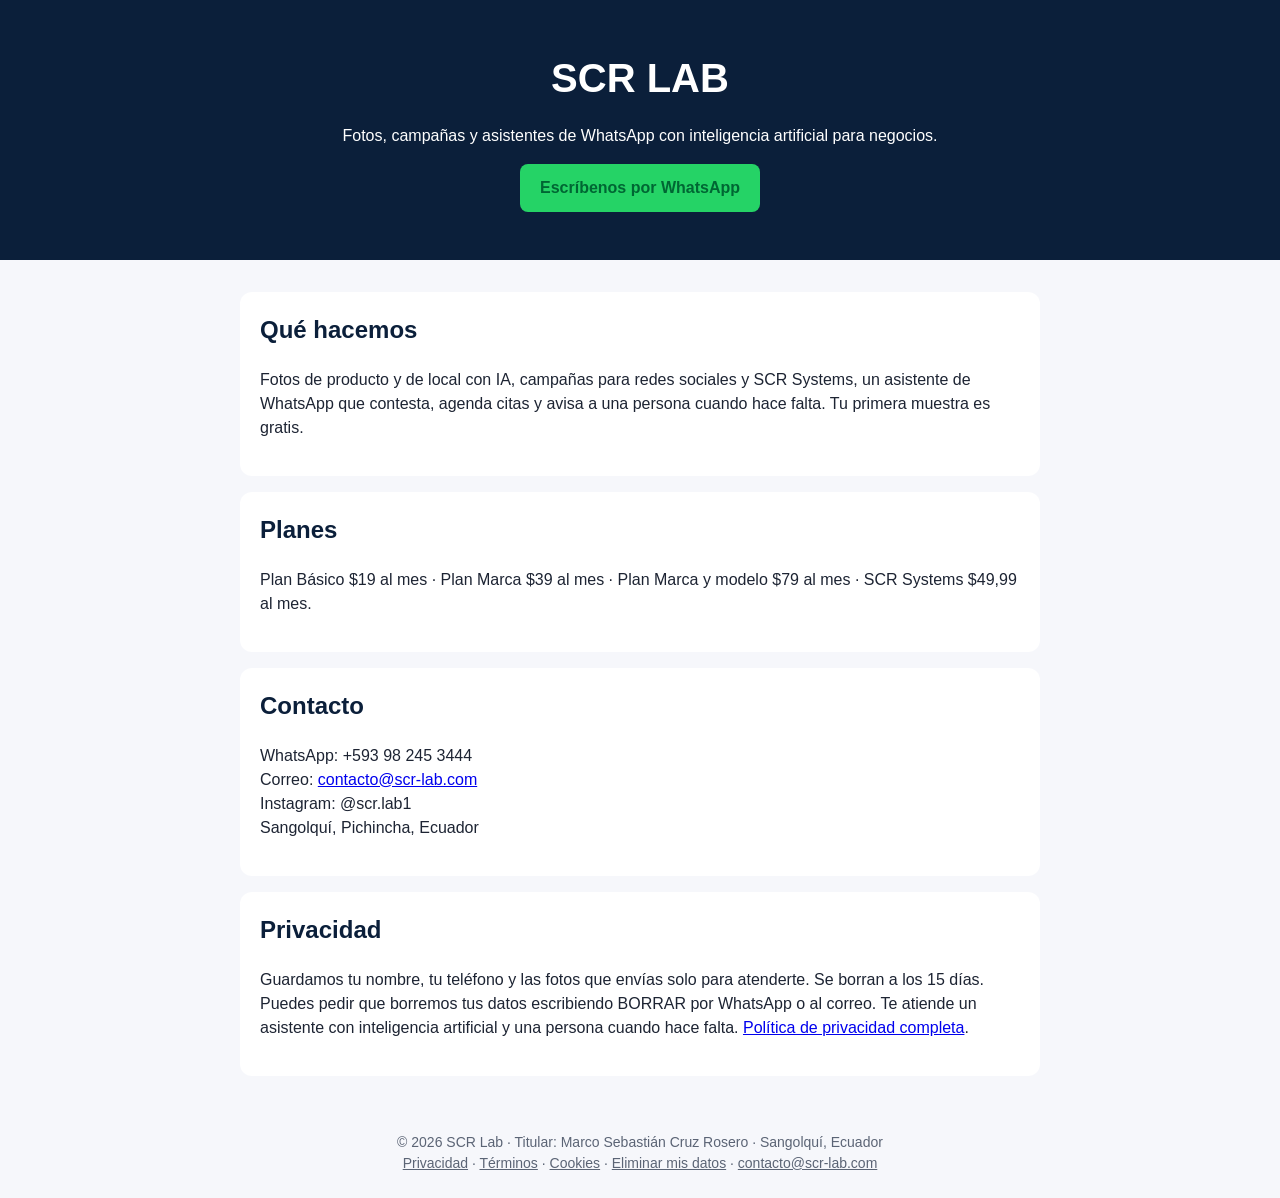
==== index.html @ 69402cdd "v2.10 A: pagina Eliminar mis datos y enlace en el pie Co-Authored-By: Claude Sonnet 5.5 <noreply@ant" ====
<!doctype html>
<html lang="es">
<head>
<meta charset="utf-8">
<meta name="viewport" content="width=device-width, initial-scale=1">
<title>SCR Lab · Fotos y campañas con IA para negocios</title>
<style>
body{margin:0;font-family:Arial,sans-serif;color:#1d2433;background:#f6f7fb;line-height:1.5}
header{background:#0B1F3A;color:#fff;text-align:center;padding:48px 16px}
h1{margin:0;font-size:40px}
main{max-width:800px;margin:0 auto;padding:16px}
section{background:#fff;border-radius:12px;padding:20px;margin:16px 0}
h2{color:#0B1F3A;margin-top:0}
a.btn{display:inline-block;background:#25D366;color:#063;padding:12px 20px;border-radius:8px;text-decoration:none;font-weight:bold}
footer{text-align:center;color:#5b6475;font-size:14px;padding:24px}
footer a{color:#5b6475}
</style>
</head>
<body>
<header>
<h1>SCR LAB</h1>
<p>Fotos, campañas y asistentes de WhatsApp con inteligencia artificial para negocios.</p>
<a class="btn" href="https://wa.me/593982453444">Escríbenos por WhatsApp</a>
</header>
<main>
<section>
<h2>Qué hacemos</h2>
<p>Fotos de producto y de local con IA, campañas para redes sociales y SCR Systems, un asistente de WhatsApp que contesta, agenda citas y avisa a una persona cuando hace falta. Tu primera muestra es gratis.</p>
</section>
<section>
<h2>Planes</h2>
<p>Plan Básico $19 al mes · Plan Marca $39 al mes · Plan Marca y modelo $79 al mes · SCR Systems $49,99 al mes.</p>
</section>
<section>
<h2>Contacto</h2>
<p>WhatsApp: +593 98 245 3444<br>Correo: <a href="mailto:contacto@scr-lab.com">contacto@scr-lab.com</a><br>Instagram: @scr.lab1<br>Sangolquí, Pichincha, Ecuador</p>
</section>
<section>
<h2>Privacidad</h2>
<p>Guardamos tu nombre, tu teléfono y las fotos que envías solo para atenderte. Se borran a los 15 días. Puedes pedir que borremos tus datos escribiendo BORRAR por WhatsApp o al correo. Te atiende un asistente con inteligencia artificial y una persona cuando hace falta. <a href="/privacidad/">Política de privacidad completa</a>.</p>
</section>
</main>
<footer>© 2026 SCR Lab · Titular: Marco Sebastián Cruz Rosero · Sangolquí, Ecuador<br>
<a href="/privacidad/">Privacidad</a> · <a href="/terminos/">Términos</a> · <a href="/cookies/">Cookies</a> · <a href="/eliminar-datos/">Eliminar mis datos</a> · <a href="mailto:contacto@scr-lab.com">contacto@scr-lab.com</a></footer>
</body>
</html>
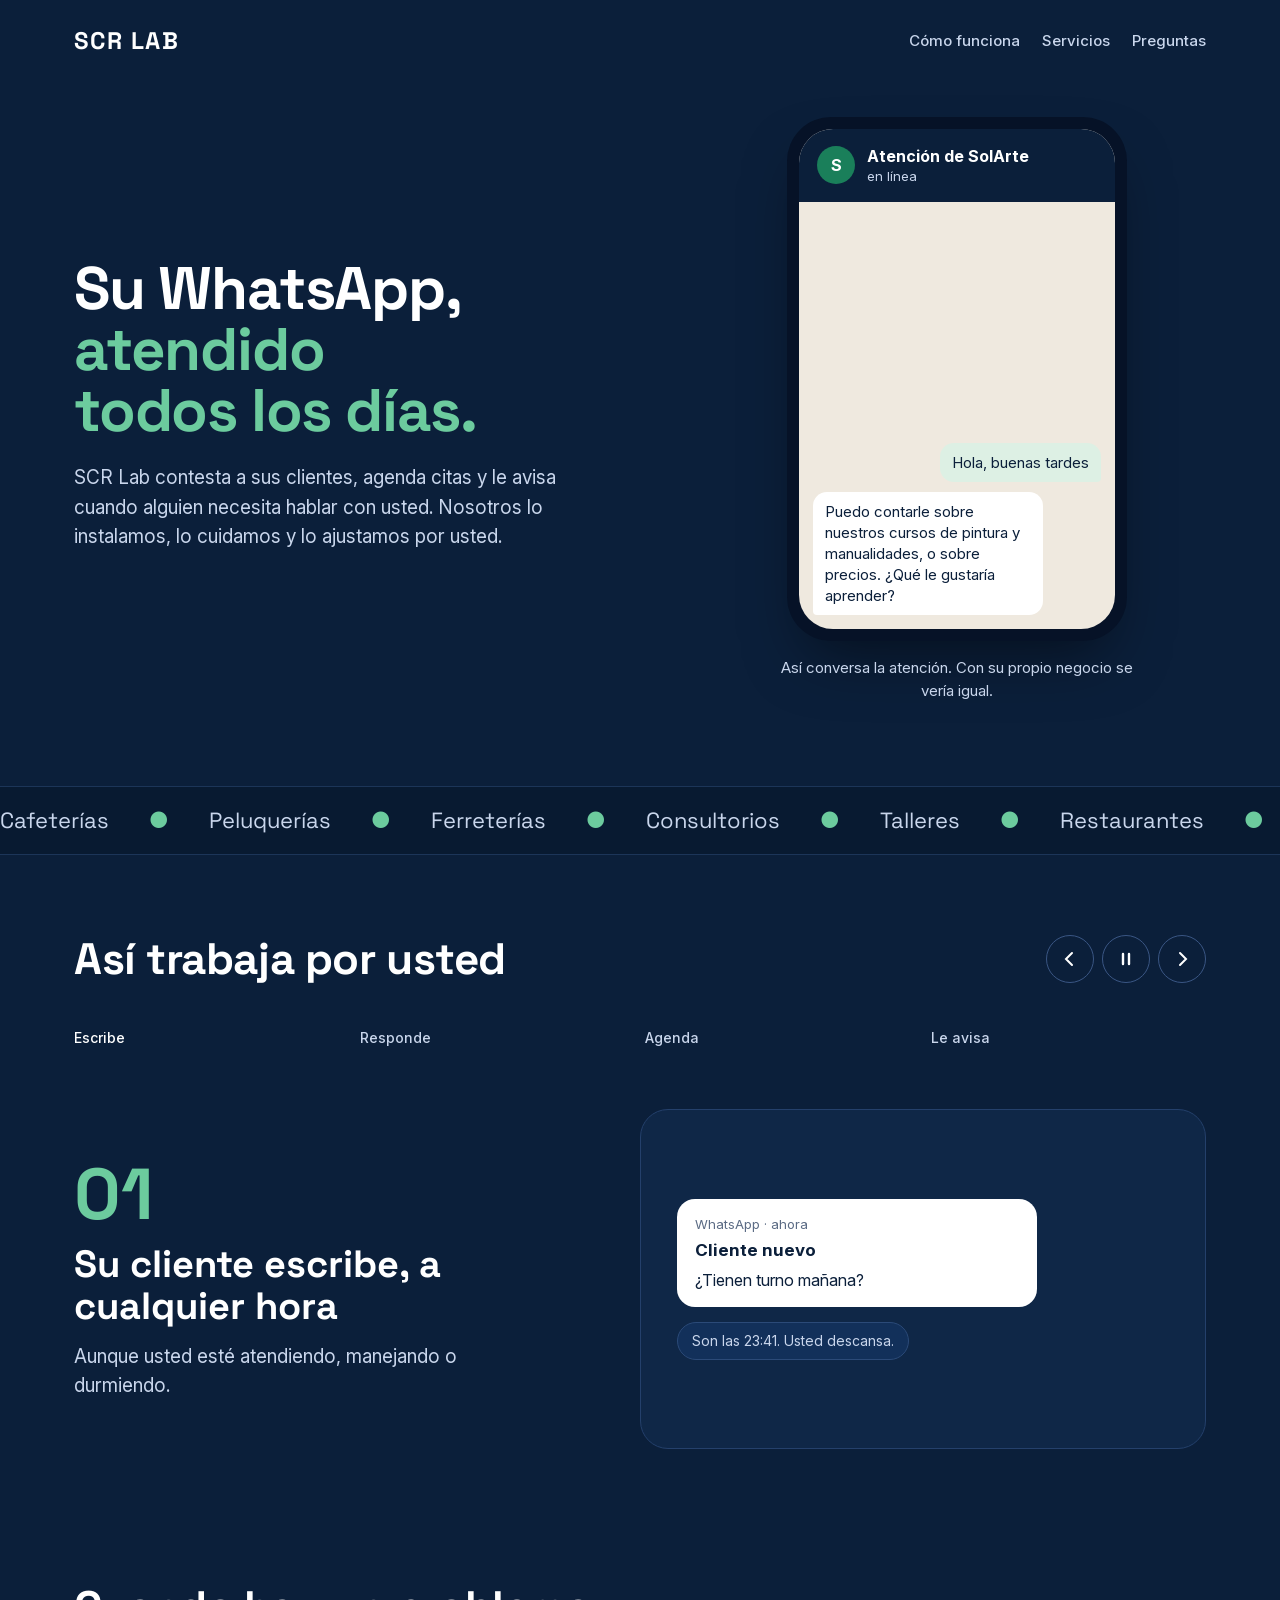
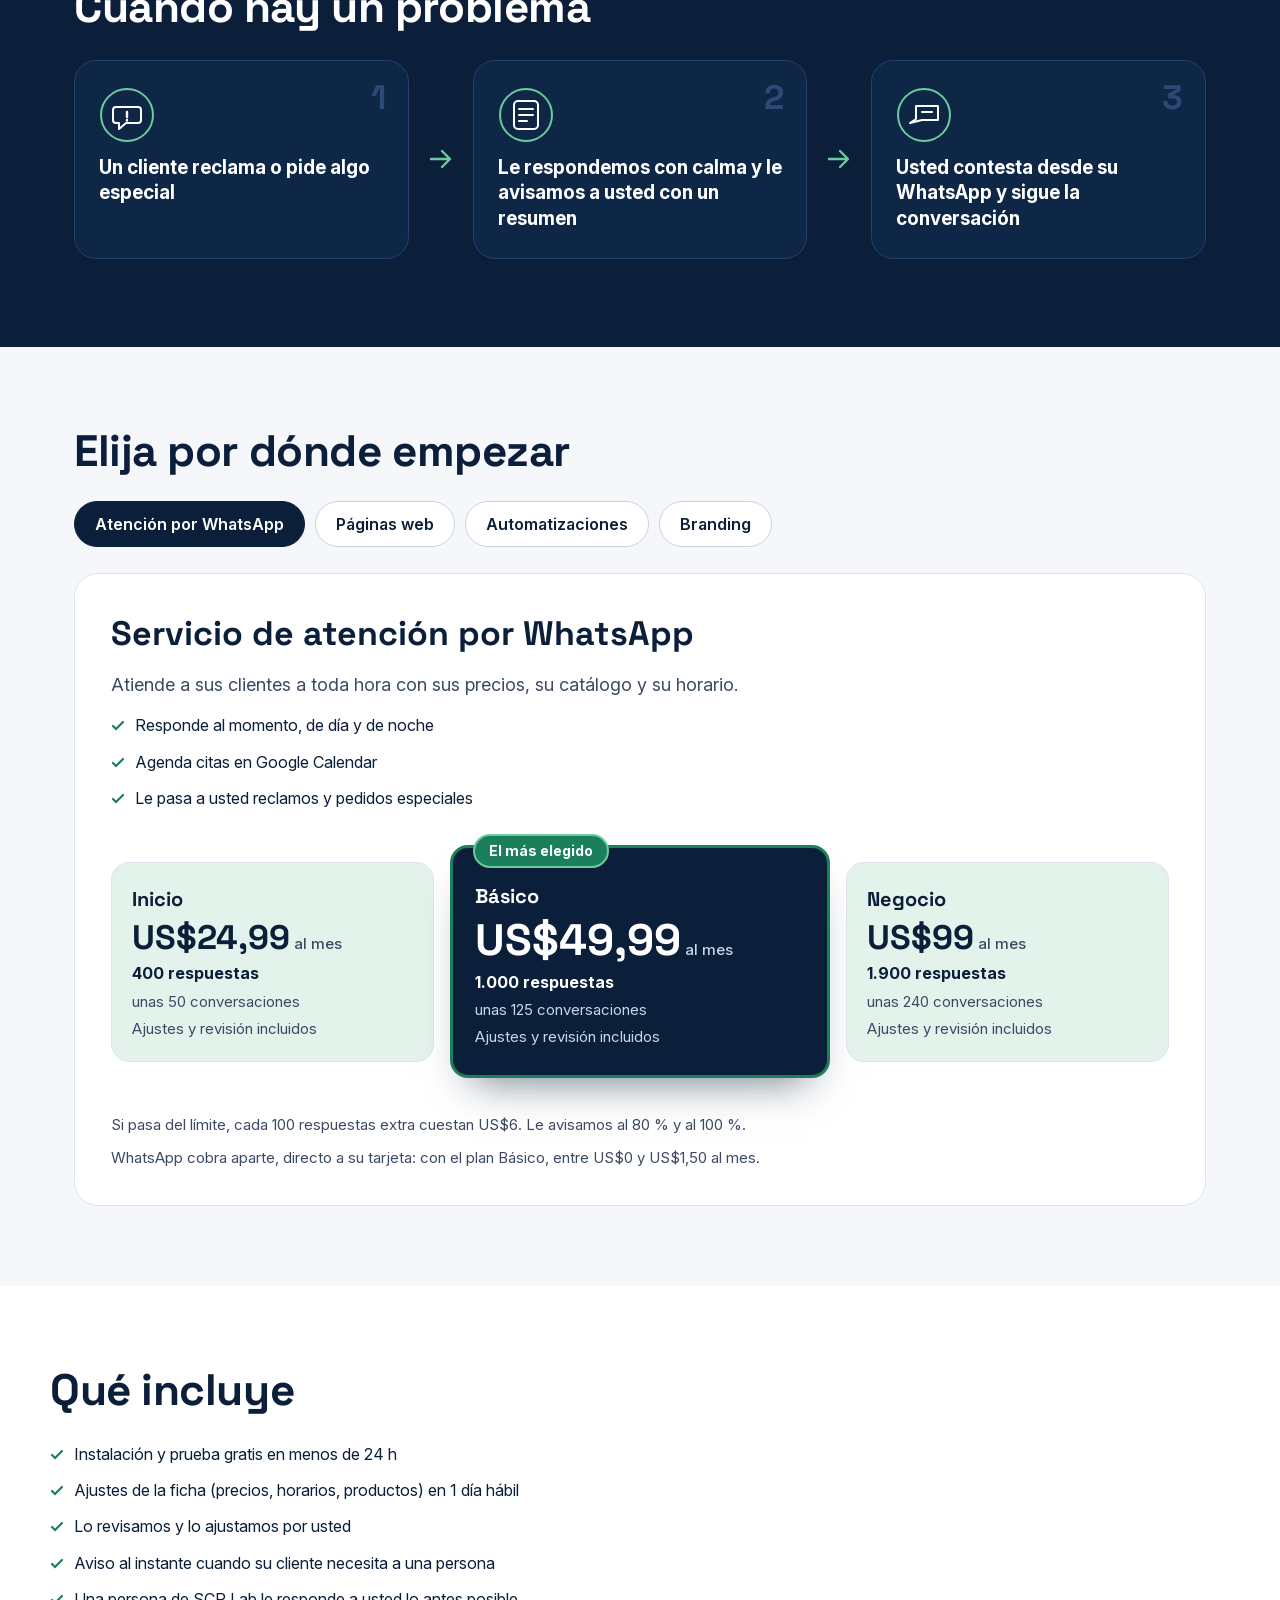
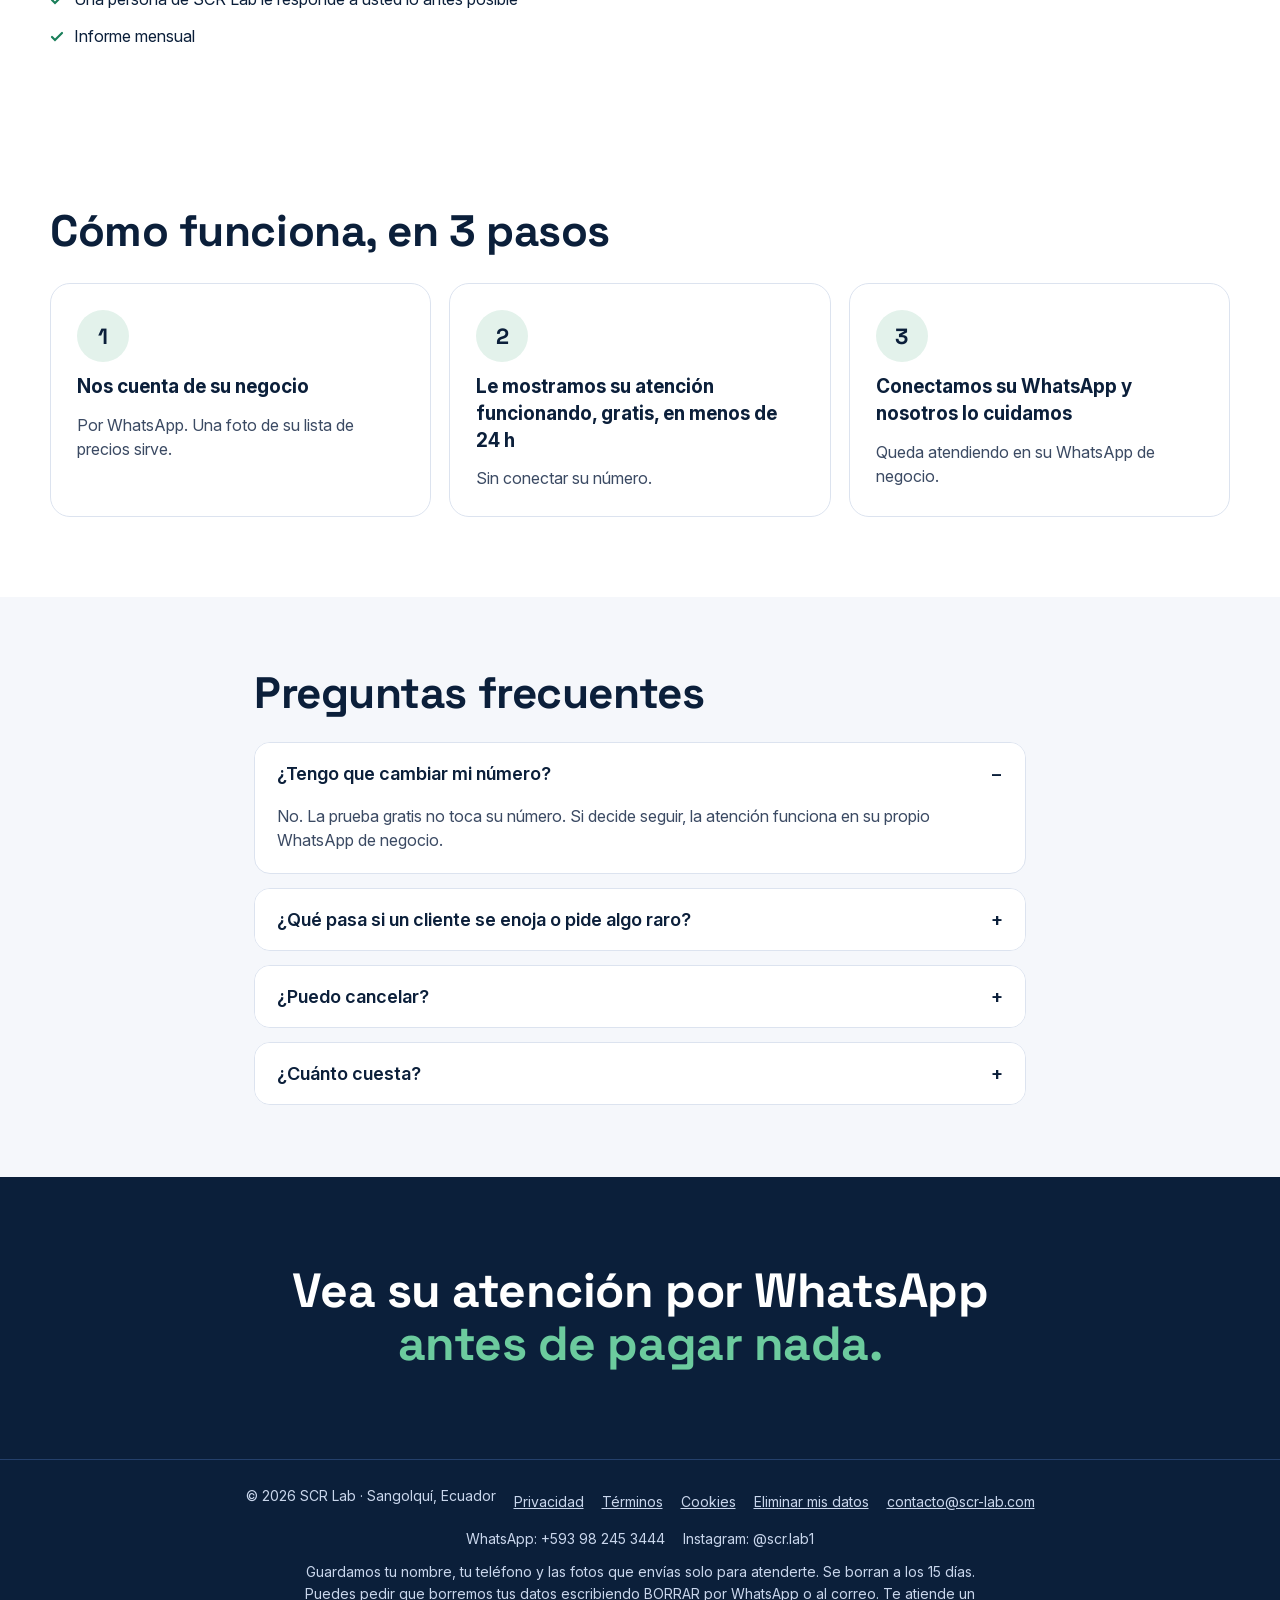
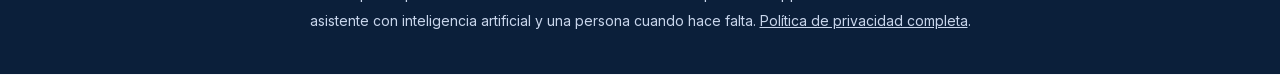
==== commit 9a0f4ba0: "v2.10 B: textos de servicio en la web E Co-Authored-By: Claude Sonnet 5.5 <noreply@anthropic.com>" ====
--- a/index.html
+++ b/index.html
@@ -3,44 +3,375 @@
 <head>
 <meta charset="utf-8">
 <meta name="viewport" content="width=device-width, initial-scale=1">
-<title>SCR Lab · Fotos y campañas con IA para negocios</title>
-<style>
-body{margin:0;font-family:Arial,sans-serif;color:#1d2433;background:#f6f7fb;line-height:1.5}
-header{background:#0B1F3A;color:#fff;text-align:center;padding:48px 16px}
-h1{margin:0;font-size:40px}
-main{max-width:800px;margin:0 auto;padding:16px}
-section{background:#fff;border-radius:12px;padding:20px;margin:16px 0}
-h2{color:#0B1F3A;margin-top:0}
-a.btn{display:inline-block;background:#25D366;color:#063;padding:12px 20px;border-radius:8px;text-decoration:none;font-weight:bold}
-footer{text-align:center;color:#5b6475;font-size:14px;padding:24px}
-footer a{color:#5b6475}
-</style>
+<title>SCR Lab · Su WhatsApp, atendido todos los días</title>
+<meta name="description" content="SCR Lab contesta a sus clientes por WhatsApp, agenda citas y le avisa cuando alguien necesita hablar con usted. Nosotros lo instalamos, lo cuidamos y lo ajustamos por usted.">
+<meta name="theme-color" content="#0B1F3A">
+<link rel="icon" href="data:,">
+<link rel="stylesheet" href="/assets/estilo.css">
 </head>
 <body>
-<header>
-<h1>SCR LAB</h1>
-<p>Fotos, campañas y asistentes de WhatsApp con inteligencia artificial para negocios.</p>
-<a class="btn" href="https://wa.me/593982453444">Escríbenos por WhatsApp</a>
-</header>
-<main>
-<section>
-<h2>Qué hacemos</h2>
-<p>Fotos de producto y de local con IA, campañas para redes sociales y SCR Systems, un asistente de WhatsApp que contesta, agenda citas y avisa a una persona cuando hace falta. Tu primera muestra es gratis.</p>
+<a class="saltar" href="#como">Saltar al contenido</a>
+
+<div class="oscuro">
+  <header class="barra">
+    <span class="marca">SCR LAB</span>
+    <nav aria-label="Principal">
+      <a href="#como">Cómo funciona</a>
+      <a href="#servicios">Servicios</a>
+      <a href="#preguntas">Preguntas</a>
+    </nav>
+    <a class="btn btn-pill" href="#" data-wa="Hola, quiero la prueba gratis" hidden>Prueba gratis</a>
+  </header>
+
+  <main>
+  <section class="hero">
+    <div class="hero-texto">
+      <h1>Su WhatsApp, <span class="luz">atendido todos los días.</span></h1>
+      <p class="lead">SCR Lab contesta a sus clientes, agenda citas y le avisa cuando alguien necesita hablar con usted. Nosotros lo instalamos, lo cuidamos y lo ajustamos por usted.</p>
+      <div class="hero-cta">
+        <a class="btn btn-grande" href="#" data-wa="Hola, quiero la prueba gratis" hidden>Pida su prueba gratis</a>
+      </div>
+    </div>
+
+    <div class="hero-demo">
+      <div class="chips" role="group" aria-label="Elija un negocio" id="negocios" hidden>
+        <button type="button" class="chip" data-neg="solarte" aria-pressed="true">SolArte</button>
+        <button type="button" class="chip" data-neg="dental" aria-pressed="false">Consultorio dental</button>
+      </div>
+
+      <div class="celular">
+        <div class="celular-marco">
+          <div class="celular-pantalla">
+            <div class="celular-cab">
+              <div class="avatar" id="inicial" aria-hidden="true">S</div>
+              <div class="celular-quien"><strong id="titulo">Atención de SolArte · demo en vivo</strong><span id="estado">en línea</span></div>
+            </div>
+            <div class="chat" id="chat" role="log" aria-label="Conversación de demostración"></div>
+            <form class="escribir" id="form" autocomplete="off" hidden>
+              <label class="solo-lector" for="texto">Escriba su mensaje</label>
+              <input type="text" id="texto" maxlength="300" placeholder="Escriba su pregunta" enterkeyhint="send">
+              <button type="submit" class="enviar" id="enviar" aria-label="Enviar">
+                <svg width="20" height="20" viewBox="0 0 20 20" aria-hidden="true"><path d="M3 10l14-7-5 14-2-6z" fill="currentColor"></path></svg>
+              </button>
+            </form>
+          </div>
+        </div>
+      </div>
+
+      <p class="aviso-ia" id="aviso-ia" hidden>Es un bot con inteligencia artificial. No escriba datos personales; la demo no guarda sus mensajes.</p>
+      <div class="demo-pie" id="demo-pie">
+        <p id="demo-pie-txt"></p>
+        <div class="demo-pie-bt">
+          <a class="btn" href="#" data-wa="Hola, quiero la prueba gratis" hidden>Escr&iacute;banos por WhatsApp</a>
+          <button type="button" class="btn-sec" id="reiniciar" hidden>Empezar de nuevo</button>
+        </div>
+      </div>
+    </div>
+  </section>
+
+  <div class="cinta-caja" aria-hidden="true">
+    <div class="cinta">
+      <span>Cafeterías</span><i>●</i><span>Peluquerías</span><i>●</i><span>Ferreterías</span><i>●</i><span>Consultorios</span><i>●</i><span>Talleres</span><i>●</i><span>Restaurantes</span><i>●</i><span>Tiendas</span><i>●</i>
+      <span class="copia">Cafeterías</span><i class="copia">●</i><span class="copia">Peluquerías</span><i class="copia">●</i><span class="copia">Ferreterías</span><i class="copia">●</i><span class="copia">Consultorios</span><i class="copia">●</i><span class="copia">Talleres</span><i class="copia">●</i><span class="copia">Restaurantes</span><i class="copia">●</i><span class="copia">Tiendas</span><i class="copia">●</i>
+    </div>
+  </div>
+
+  <section id="como" class="como">
+    <div class="como-cab">
+      <h2>Así trabaja por usted</h2>
+      <div class="controles" id="controles">
+        <button type="button" class="redondo" id="anterior" aria-label="Paso anterior"><svg width="18" height="18" viewBox="0 0 18 18" aria-hidden="true"><path d="M11 3L5 9l6 6" fill="none" stroke="currentColor" stroke-width="2" stroke-linecap="round"></path></svg></button>
+        <button type="button" class="redondo" id="pausa" aria-label="Pausar los pasos">
+          <svg id="ico-pausa" width="16" height="16" viewBox="0 0 16 16" aria-hidden="true"><path d="M5 3v10M11 3v10" stroke="currentColor" stroke-width="2.4" stroke-linecap="round"></path></svg>
+          <svg id="ico-play" width="16" height="16" viewBox="0 0 16 16" aria-hidden="true" hidden><path d="M5 3l8 5-8 5z" fill="currentColor"></path></svg>
+        </button>
+        <button type="button" class="redondo" id="siguiente" aria-label="Paso siguiente"><svg width="18" height="18" viewBox="0 0 18 18" aria-hidden="true"><path d="M7 3l6 6-6 6" fill="none" stroke="currentColor" stroke-width="2" stroke-linecap="round"></path></svg></button>
+      </div>
+    </div>
+
+    <div class="segmentos" id="segmentos">
+      <button type="button" class="seg" aria-label="Ver paso 1: Escribe"><span class="seg-barra"><span class="seg-llena"></span></span>Escribe</button>
+      <button type="button" class="seg" aria-label="Ver paso 2: Responde"><span class="seg-barra"><span class="seg-llena"></span></span>Responde</button>
+      <button type="button" class="seg" aria-label="Ver paso 3: Agenda"><span class="seg-barra"><span class="seg-llena"></span></span>Agenda</button>
+      <button type="button" class="seg" aria-label="Ver paso 4: Le avisa"><span class="seg-barra"><span class="seg-llena"></span></span>Le avisa</button>
+    </div>
+
+    <div class="diapos" id="diapos">
+      <div class="slide">
+        <div class="diapo diapo-texto">
+          <span class="num">01</span>
+          <strong class="diapo-t">Su cliente escribe, a cualquier hora</strong>
+          <span class="diapo-p">Aunque usted esté atendiendo, manejando o durmiendo.</span>
+        </div>
+        <div class="diapo diapo-caja">
+          <div class="pop d1 tarjeta tarjeta-cliente">
+            <span class="peq">WhatsApp · ahora</span>
+            <strong>Cliente nuevo</strong>
+            <span>¿Tienen turno mañana?</span>
+          </div>
+          <span class="pop d2 pildora">Son las 23:41. Usted descansa.</span>
+        </div>
+      </div>
+
+      <div class="slide" hidden>
+        <div class="diapo diapo-texto">
+          <span class="num">02</span>
+          <strong class="diapo-t">El asistente responde al momento</strong>
+          <span class="diapo-p">Con sus precios y sus horarios reales, nunca inventados.</span>
+        </div>
+        <div class="diapo diapo-caja">
+          <div class="pop d1 b b-cliente grande">¿Tienen turno mañana?</div>
+          <div class="pop d2 b b-bot grande">Sí: 10:00, 11:30 o 16:00. ¿Cuál le queda mejor?</div>
+          <span class="pop d3 luz-txt">Respondió al momento</span>
+        </div>
+      </div>
+
+      <div class="slide" hidden>
+        <div class="diapo diapo-texto">
+          <span class="num">03</span>
+          <strong class="diapo-t">La cita queda en su calendario</strong>
+          <span class="diapo-p">En su Google Calendar, con recordatorio para el cliente.</span>
+        </div>
+        <div class="diapo diapo-caja">
+          <strong class="manana">Mañana</strong>
+          <div class="hora libre"><span>10:00</span><span>Libre</span></div>
+          <div class="pop d1 hora ocupada"><span>11:30</span><span>María · corte</span></div>
+          <div class="hora libre"><span>16:00</span><span>Libre</span></div>
+          <span class="pop d2 pildora">Recordatorio: un día antes</span>
+        </div>
+      </div>
+
+      <div class="slide" hidden>
+        <div class="diapo diapo-texto">
+          <span class="num">04</span>
+          <strong class="diapo-t">A usted le llega solo lo importante</strong>
+          <span class="diapo-p">Reclamos, descuentos y pedidos especiales pasan a usted, con un resumen.</span>
+        </div>
+        <div class="diapo diapo-caja">
+          <div class="pop d1 tarjeta tarjeta-aviso">
+            <span class="para">PARA USTED</span>
+            <strong>Pedido especial</strong>
+            <span class="aviso-p">10 sacos de cemento. Pide descuento.</span>
+            <span class="aviso-btn">Lo respondo yo</span>
+          </div>
+        </div>
+      </div>
+    </div>
+  </section>
+
+  <section id="problema" class="problema">
+    <h2 class="revela">Cuando hay un problema</h2>
+    <ol class="tres">
+      <li class="revela tres-p">
+        <svg width="56" height="56" viewBox="0 0 56 56" aria-hidden="true"><circle cx="28" cy="28" r="26" fill="none" stroke="#6CCB9E" stroke-width="2"/><path d="M17 20h22a3 3 0 013 3v10a3 3 0 01-3 3H27l-7 6v-6h-3a3 3 0 01-3-3V23a3 3 0 013-3z" fill="none" stroke="#fff" stroke-width="2" stroke-linejoin="round"/><path d="M28 25v5M28 33v.5" stroke="#fff" stroke-width="2.4" stroke-linecap="round"/></svg>
+        <span class="tres-n">1</span>
+        <strong>Un cliente reclama o pide algo especial</strong>
+      </li>
+      <li class="flecha" aria-hidden="true"><svg width="32" height="32" viewBox="0 0 32 32"><path d="M6 16h18M17 8l8 8-8 8" fill="none" stroke="#6CCB9E" stroke-width="2.4" stroke-linecap="round" stroke-linejoin="round"/></svg></li>
+      <li class="revela tres-p">
+        <svg width="56" height="56" viewBox="0 0 56 56" aria-hidden="true"><circle cx="28" cy="28" r="26" fill="none" stroke="#6CCB9E" stroke-width="2"/><rect x="16" y="14" width="24" height="28" rx="4" fill="none" stroke="#fff" stroke-width="2"/><path d="M21 22h14M21 28h14M21 34h8" stroke="#fff" stroke-width="2" stroke-linecap="round"/></svg>
+        <span class="tres-n">2</span>
+        <strong>Le respondemos con calma y le avisamos a usted con un resumen</strong>
+      </li>
+      <li class="flecha" aria-hidden="true"><svg width="32" height="32" viewBox="0 0 32 32"><path d="M6 16h18M17 8l8 8-8 8" fill="none" stroke="#6CCB9E" stroke-width="2.4" stroke-linecap="round" stroke-linejoin="round"/></svg></li>
+      <li class="revela tres-p">
+        <svg width="56" height="56" viewBox="0 0 56 56" aria-hidden="true"><circle cx="28" cy="28" r="26" fill="none" stroke="#6CCB9E" stroke-width="2"/><path d="M14 36l6-4V19h22v14H26z" fill="none" stroke="#fff" stroke-width="2" stroke-linejoin="round"/><path d="M26 25h10" stroke="#fff" stroke-width="2" stroke-linecap="round"/></svg>
+        <span class="tres-n">3</span>
+        <strong>Usted contesta desde su WhatsApp y sigue la conversación</strong>
+      </li>
+    </ol>
+  </section>
+  </main>
+</div>
+
+<div class="claro">
+  <section id="servicios" class="bloque">
+    <h2 class="revela">Elija por dónde empezar</h2>
+    <div class="tabs" role="tablist" aria-label="Servicios" id="tabs">
+      <button type="button" role="tab" id="tab-0" aria-controls="panel-0" aria-selected="true">Atención por WhatsApp</button>
+      <button type="button" role="tab" id="tab-1" aria-controls="panel-1" aria-selected="false" tabindex="-1">Páginas web</button>
+      <button type="button" role="tab" id="tab-2" aria-controls="panel-2" aria-selected="false" tabindex="-1">Automatizaciones</button>
+      <button type="button" role="tab" id="tab-3" aria-controls="panel-3" aria-selected="false" tabindex="-1">Branding</button>
+    </div>
+
+    <div role="tabpanel" id="panel-0" aria-labelledby="tab-0" class="panel diapo-in">
+      <div class="panel-texto">
+        <span class="panel-nombre">Servicio de atención por WhatsApp</span>
+        <span class="panel-p">Atiende a sus clientes a toda hora con sus precios, su catálogo y su horario.</span>
+        <ul class="puntos">
+          <li>Responde al momento, de día y de noche</li>
+          <li>Agenda citas en Google Calendar</li>
+          <li>Le pasa a usted reclamos y pedidos especiales</li>
+        </ul>
+      </div>
+      <div class="planes" role="group" aria-label="Planes del servicio de atención por WhatsApp">
+        <div class="plan">
+          
+          <h3 class="plan-n">Inicio</h3>
+          <span class="plan-pr">US$24,99<small> al mes</small></span>
+          <span class="plan-r">400 respuestas</span>
+          <span class="plan-c">unas 50 conversaciones</span>
+          <span class="plan-i">Ajustes y revisión incluidos</span>
+        </div>
+        <div class="plan plan-top">
+          <span class="plan-marca">El más elegido</span>
+          <h3 class="plan-n">Básico</h3>
+          <span class="plan-pr">US$49,99<small> al mes</small></span>
+          <span class="plan-r">1.000 respuestas</span>
+          <span class="plan-c">unas 125 conversaciones</span>
+          <span class="plan-i">Ajustes y revisión incluidos</span>
+        </div>
+        <div class="plan">
+          
+          <h3 class="plan-n">Negocio</h3>
+          <span class="plan-pr">US$99<small> al mes</small></span>
+          <span class="plan-r">1.900 respuestas</span>
+          <span class="plan-c">unas 240 conversaciones</span>
+          <span class="plan-i">Ajustes y revisión incluidos</span>
+        </div>
+      </div>
+      <div class="planes-pie">
+        <p>Si pasa del límite, cada 100 respuestas extra cuestan US$6. Le avisamos al 80&nbsp;% y al 100&nbsp;%.</p>
+        <p>WhatsApp cobra aparte, directo a su tarjeta: con el plan B&aacute;sico, entre US$0 y US$1,50 al mes.</p>
+        <a class="btn-osc" href="#" data-wa="Hola, quiero saber más" hidden>Hablemos por WhatsApp</a>
+      </div>
+    </div>
+
+    <div role="tabpanel" id="panel-1" aria-labelledby="tab-1" class="panel diapo-in" hidden>
+      <div class="panel-texto">
+        <span class="panel-nombre">Páginas web</span>
+        <span class="panel-p">Una página clara y rápida, conectada a su WhatsApp, que explica su negocio en segundos. Como esta.</span>
+        <ul class="puntos">
+          <li>Se ve bien en el celular</li>
+          <li>Botón directo a su WhatsApp</li>
+          <li>Hecha a la medida de su negocio</li>
+        </ul>
+      </div>
+      <div class="panel-precio">
+        <span class="precio">A medida</span>
+        <span class="nota-p">Lo vemos en una llamada de 10 minutos</span>
+        <a class="btn-osc" href="#" data-wa="Hola, quiero saber más" hidden>Hablemos por WhatsApp</a>
+      </div>
+    </div>
+
+    <div role="tabpanel" id="panel-2" aria-labelledby="tab-2" class="panel diapo-in" hidden>
+      <div class="panel-texto">
+        <span class="panel-nombre">Automatizaciones</span>
+        <span class="panel-p">Las tareas que hoy repite a mano, hechas solas: menos errores y más tiempo para su negocio.</span>
+        <ul class="puntos">
+          <li>Cotizaciones y reportes</li>
+          <li>Seguimiento de clientes</li>
+          <li>Pasar datos de un sistema a otro</li>
+        </ul>
+      </div>
+      <div class="panel-precio">
+        <span class="precio">A medida</span>
+        <span class="nota-p">Lo vemos en una llamada de 10 minutos</span>
+        <a class="btn-osc" href="#" data-wa="Hola, quiero saber más" hidden>Hablemos por WhatsApp</a>
+      </div>
+    </div>
+
+    <div role="tabpanel" id="panel-3" aria-labelledby="tab-3" class="panel diapo-in" hidden>
+      <div class="panel-texto">
+        <span class="panel-nombre">Branding</span>
+        <span class="panel-p">Posts y reels con su marca para sus redes, programados cada mes.</span>
+        <ul class="puntos">
+          <li>12 posts al mes</li>
+          <li>Reels con voz en los planes Marca</li>
+          <li>Calendario de publicación</li>
+        </ul>
+      </div>
+      <div class="panel-precio">
+        <span class="precio">Desde US$19</span>
+        <span class="nota-p">al mes</span>
+        <a class="btn-osc" href="#" data-wa="Hola, quiero saber más" hidden>Hablemos por WhatsApp</a>
+      </div>
+    </div>
+  </section>
+
+  <section id="entrega" class="blanca">
+    <div class="bloque-in">
+      <h2 class="revela">Qué incluye</h2>
+      <ul class="puntos revela">
+        <li>Instalación y prueba gratis en menos de 24 h</li>
+        <li>Ajustes de la ficha (precios, horarios, productos) en 1 día hábil</li>
+        <li>Lo revisamos y lo ajustamos por usted</li>
+        <li>Aviso al instante cuando su cliente necesita a una persona</li>
+        <li>Una persona de SCR Lab le responde a usted lo antes posible</li>
+        <li>Informe mensual</li>
+      </ul>
+    </div>
+  </section>
+
+  <section class="blanca">
+    <div class="bloque-in">
+      <h2 class="revela">Cómo funciona, en 3 pasos</h2>
+      <div class="pasos">
+        <div class="revela paso">
+          <span class="paso-n">1</span>
+          <strong>Nos cuenta de su negocio</strong>
+          <span>Por WhatsApp. Una foto de su lista de precios sirve.</span>
+        </div>
+        <div class="revela paso">
+          <span class="paso-n">2</span>
+          <strong>Le mostramos su atención funcionando, gratis, en menos de 24 h</strong>
+          <span>Sin conectar su número.</span>
+        </div>
+        <div class="revela paso">
+          <span class="paso-n">3</span>
+          <strong>Conectamos su WhatsApp y nosotros lo cuidamos</strong>
+          <span>Queda atendiendo en su WhatsApp de negocio.</span>
+        </div>
+      </div>
+    </div>
+  </section>
+
+  <section id="preguntas" class="faq">
+    <h2 class="revela">Preguntas frecuentes</h2>
+    <div class="faq-item">
+      <h3><button type="button" class="faq-q" id="q-0" aria-expanded="true" aria-controls="a-0"><span>¿Tengo que cambiar mi número?</span><span class="signo" aria-hidden="true">−</span></button></h3>
+      <p class="faq-a b-entra" id="a-0" role="region" aria-labelledby="q-0">No. La prueba gratis no toca su número. Si decide seguir, la atención funciona en su propio WhatsApp de negocio.</p>
+    </div>
+    <div class="faq-item">
+      <h3><button type="button" class="faq-q" id="q-1" aria-expanded="false" aria-controls="a-1"><span>¿Qué pasa si un cliente se enoja o pide algo raro?</span><span class="signo" aria-hidden="true">+</span></button></h3>
+      <p class="faq-a b-entra" id="a-1" role="region" aria-labelledby="q-1" hidden>Le pasamos el chat a usted con un resumen, y usted sigue la conversación.</p>
+    </div>
+    <div class="faq-item">
+      <h3><button type="button" class="faq-q" id="q-2" aria-expanded="false" aria-controls="a-2"><span>¿Puedo cancelar?</span><span class="signo" aria-hidden="true">+</span></button></h3>
+      <p class="faq-a b-entra" id="a-2" role="region" aria-labelledby="q-2" hidden>Cuando quiera. El plan no se renueva solo.</p>
+    </div>
+    <div class="faq-item">
+      <h3><button type="button" class="faq-q" id="q-3" aria-expanded="false" aria-controls="a-3"><span>¿Cuánto cuesta?</span><span class="signo" aria-hidden="true">+</span></button></h3>
+      <p class="faq-a b-entra" id="a-3" role="region" aria-labelledby="q-3" hidden>El plan Básico cuesta US$49,99 al mes, con la configuración incluida y hasta 1.000 respuestas. También hay Inicio (US$24,99) y Negocio (US$99) según el movimiento de su negocio. La prueba y la llamada son gratis.</p>
+    </div>
+  </section>
+</div>
+
+<section class="cierre">
+  <div class="cierre-in">
+    <h2 class="revela">Vea su atención por WhatsApp <span class="luz">antes de pagar nada.</span></h2>
+    <a class="btn btn-grande" href="#" data-wa="Hola, quiero la prueba gratis" hidden>Pida su prueba gratis</a>
+  </div>
 </section>
-<section>
-<h2>Planes</h2>
-<p>Plan Básico $19 al mes · Plan Marca $39 al mes · Plan Marca y modelo $79 al mes · SCR Systems $49,99 al mes.</p>
-</section>
-<section>
-<h2>Contacto</h2>
-<p>WhatsApp: +593 98 245 3444<br>Correo: <a href="mailto:contacto@scr-lab.com">contacto@scr-lab.com</a><br>Instagram: @scr.lab1<br>Sangolquí, Pichincha, Ecuador</p>
-</section>
-<section>
-<h2>Privacidad</h2>
-<p>Guardamos tu nombre, tu teléfono y las fotos que envías solo para atenderte. Se borran a los 15 días. Puedes pedir que borremos tus datos escribiendo BORRAR por WhatsApp o al correo. Te atiende un asistente con inteligencia artificial y una persona cuando hace falta. <a href="/privacidad/">Política de privacidad completa</a>.</p>
-</section>
-</main>
-<footer>© 2026 SCR Lab · Titular: Marco Sebastián Cruz Rosero · Sangolquí, Ecuador<br>
-<a href="/privacidad/">Privacidad</a> · <a href="/terminos/">Términos</a> · <a href="/cookies/">Cookies</a> · <a href="/eliminar-datos/">Eliminar mis datos</a> · <a href="mailto:contacto@scr-lab.com">contacto@scr-lab.com</a></footer>
+
+<footer class="pie">
+  <div class="pie-fila">
+    <span>© 2026 SCR Lab · Sangolquí, Ecuador</span>
+    <a href="/privacidad/">Privacidad</a>
+    <a href="/terminos/">Términos</a>
+    <a href="/cookies/">Cookies</a>
+    <a href="/eliminar-datos/">Eliminar mis datos</a>
+    <a href="mailto:contacto@scr-lab.com">contacto@scr-lab.com</a>
+  </div>
+  <div class="pie-fila">
+    <span>WhatsApp: +593 98 245 3444</span>
+    <span>Instagram: @scr.lab1</span>
+  </div>
+  <p class="pie-datos">Guardamos tu nombre, tu teléfono y las fotos que envías solo para atenderte. Se borran a los 15 días. Puedes pedir que borremos tus datos escribiendo BORRAR por WhatsApp o al correo. Te atiende un asistente con inteligencia artificial y una persona cuando hace falta. <a href="/privacidad/">Política de privacidad completa</a>.</p>
+</footer>
+
+<div class="solo-lector" id="anuncio" role="status" aria-live="polite" aria-atomic="true"></div>
+<script src="/assets/config.js"></script>
+<script src="/assets/app.js" defer></script>
 </body>
 </html>
--- a/assets/estilo.css
+++ b/assets/estilo.css
@@ -0,0 +1,261 @@
+@font-face{font-family:Inter;font-style:normal;font-weight:100 900;font-display:swap;src:url(/fuentes/InterVariable.woff2) format("woff2")}
+@font-face{font-family:"Space Grotesk";font-style:normal;font-weight:300 700;font-display:swap;src:url(/fuentes/SpaceGrotesk-wght.woff2) format("woff2")}
+:root{
+  --azul:#0B1F3A;--azul2:#12305A;--azul3:#0F2747;--azul4:#081A31;--azul5:#061227;
+  --ac:#1A7F5A;--luz:#6CCB9E;--suave:#E3F2EB;--cliente:#DDF0E4;
+  --fondo:#F5F7FB;--texto:#0B1F3A;--gris:#3B4A63;--borde:#DCE3EF;--sobre:#C9D6EC;
+  --titulo:'Space Grotesk',Inter,system-ui,sans-serif;
+}
+*{box-sizing:border-box}
+html{scroll-behavior:smooth;-webkit-text-size-adjust:100%}
+body{margin:0;background:var(--fondo);color:var(--texto);font-family:Inter,system-ui,sans-serif;line-height:1.4}
+a{color:var(--azul)}a:hover{color:#1C3A66}
+button{font-family:inherit}
+img,svg{max-width:100%}
+.saltar{position:absolute;left:-999px;top:8px;background:#fff;color:var(--azul);padding:10px 14px;border-radius:8px;z-index:10;font-weight:600}
+.saltar:focus{left:8px}
+:focus-visible{outline:3px solid var(--luz);outline-offset:3px}
+.claro :focus-visible,.pie :focus-visible{outline-color:var(--azul)}
+.pie :focus-visible,.cierre :focus-visible{outline-color:var(--luz)}
+.claro .cierre :focus-visible{outline-color:var(--luz)}
+
+/* animaciones */
+@keyframes entra{from{opacity:0;transform:translateY(12px)}to{opacity:1;transform:none}}
+.b{animation:entra .35s ease both}
+.b-entra{animation:entra .35s ease both}
+@keyframes punto{0%,60%,100%{opacity:.3;transform:translateY(0)}30%{opacity:1;transform:translateY(-3px)}}
+.punto{width:7px;height:7px;border-radius:50%;background:#7A8BA6;display:inline-block;animation:punto 1.2s infinite}
+.punto:nth-child(2){animation-delay:.15s}.punto:nth-child(3){animation-delay:.3s}
+@keyframes llena{from{width:0}to{width:100%}}
+@keyframes desliza{from{opacity:0;transform:translateX(48px)}to{opacity:1;transform:none}}
+.diapo,.diapo-in{animation:desliza .6s cubic-bezier(.2,.7,.2,1) both}
+@keyframes pop{0%{opacity:0;transform:scale(.88)}60%{opacity:1;transform:scale(1.03)}100%{opacity:1;transform:none}}
+.pop{animation:pop .5s ease both}
+.d1{animation-delay:.4s}.d2{animation-delay:1.1s}.d3{animation-delay:1.9s}
+@keyframes cinta{from{transform:translateX(0)}to{transform:translateX(-50%)}}
+.cinta{animation:cinta 32s linear infinite}
+@keyframes flota{0%,100%{transform:translateY(0)}50%{transform:translateY(-10px)}}
+@supports (animation-timeline: view()){.revela{animation:entra linear both;animation-timeline:view();animation-range:entry 0% cover 28%}}
+@supports not (animation-timeline: view()){
+  .js .revela{opacity:0;transform:translateY(12px);transition:opacity .5s ease,transform .5s ease}
+  .js .revela.visto{opacity:1;transform:none}
+}
+@media (prefers-reduced-motion: reduce){
+  html{scroll-behavior:auto}
+  *,*::before,*::after{animation:none !important;transition:none !important}
+  .revela{opacity:1 !important;transform:none !important}
+  #pausa{display:none}
+}
+
+/* zona oscura */
+.oscuro{background:var(--azul);color:#fff;overflow:hidden}
+.claro{overflow-x:clip}
+.barra{max-width:1180px;margin:0 auto;padding:20px 24px;display:flex;flex-wrap:wrap;align-items:center;justify-content:space-between;gap:16px}
+.marca{font-family:var(--titulo);font-weight:700;font-size:24px;letter-spacing:.06em}
+.barra nav{display:flex;flex-wrap:wrap;gap:6px 22px;font-size:15px;font-weight:500}
+.barra nav a{color:var(--sobre);text-decoration:none;padding:10px 0;display:inline-block}
+.barra nav a:hover{color:#fff}
+.btn,.btn-pill{background:var(--ac);color:#fff;border:2px solid var(--luz);text-decoration:none;font-weight:700}
+.btn:hover,.btn-pill:hover{color:#fff;background:#166a4a}
+.btn-pill{padding:12px 20px;border-radius:999px;font-size:15px;display:inline-block}
+.btn-grande{padding:16px 26px;border-radius:14px;font-size:17px;display:inline-block}
+.luz{color:var(--luz)}
+.aparte{font-size:15px;color:var(--sobre)}
+
+.hero{max-width:1180px;margin:0 auto;padding:36px 24px 72px;display:flex;flex-wrap:wrap;gap:56px;align-items:center}
+.hero-texto{flex:1 1 460px;min-width:0;display:flex;flex-direction:column;gap:22px}
+h1{margin:0;font-family:var(--titulo);font-size:clamp(34px,8.6vw,60px);line-height:1.02;letter-spacing:-.02em;text-wrap:balance}
+.lead{margin:0;font-size:19px;line-height:1.55;color:var(--sobre);max-width:520px}
+.hero-cta{display:flex;flex-wrap:wrap;gap:14px;align-items:center}
+.hero-demo{flex:1 1 380px;min-width:0;display:flex;flex-direction:column;align-items:center;gap:16px}
+.chips{display:flex;flex-wrap:wrap;justify-content:center;gap:8px}
+.chips[hidden]{display:none}
+.chip{border:2px solid #3A5684;background:transparent;color:#fff;font:600 15px Inter,sans-serif;padding:10px 16px;border-radius:999px;cursor:pointer;min-height:44px}
+.chip[aria-pressed="true"]{border-color:var(--luz);background:var(--ac)}
+.chip:hover{border-color:var(--luz)}
+
+.celular{width:340px;max-width:100%}
+.celular-marco{background:var(--azul5);border-radius:44px;padding:12px;box-shadow:0 30px 60px -20px rgba(0,0,0,.5)}
+.celular-pantalla{background:#EFE9DF;border-radius:34px;overflow:hidden;height:500px;display:flex;flex-direction:column}
+.celular-cab{background:var(--azul);color:#fff;padding:16px 18px;display:flex;align-items:center;gap:12px}
+.avatar{width:38px;height:38px;border-radius:50%;background:var(--ac);color:#fff;display:flex;align-items:center;justify-content:center;font-weight:700;flex:none}
+.celular-quien{display:flex;flex-direction:column;min-width:0}
+.celular-quien strong{font-size:16px}
+.celular-quien span{font-size:13px;color:var(--sobre)}
+.chat{padding:14px;display:flex;flex-direction:column;gap:10px;flex:1;overflow-y:auto}
+.chat::before{content:"";margin-top:auto}
+.b{max-width:80%;overflow-wrap:anywhere;padding:9px 12px;font-size:15px;line-height:1.4;flex-shrink:0;color:var(--azul)}
+.b-cliente{align-self:flex-end;background:var(--cliente);border-radius:14px 14px 4px 14px}
+.b-bot{align-self:flex-start;background:#fff;border-radius:14px 14px 14px 4px}
+.b.grande{font-size:16px;padding:10px 14px;border-radius:16px 16px 4px 16px}
+.b-bot.grande{border-radius:16px 16px 16px 4px;max-width:320px}
+.escribiendo{align-self:flex-start;background:#fff;padding:12px 14px;border-radius:14px 14px 14px 4px;display:flex;gap:5px;flex-shrink:0}
+.solo-lector{position:absolute;width:1px;height:1px;overflow:hidden;clip:rect(0 0 0 0);white-space:nowrap}
+
+
+.cinta-caja{background:var(--azul4);border-top:1px solid #1C3558;border-bottom:1px solid #1C3558;padding:18px 0;overflow:hidden}
+.cinta{display:flex;width:max-content;gap:40px;font-family:var(--titulo);font-size:22px;color:var(--sobre);white-space:nowrap}
+.cinta i{color:var(--luz);font-style:normal}
+
+.como{max-width:1180px;margin:0 auto;padding:80px 24px 88px;display:flex;flex-direction:column;gap:26px}
+.como-cab{display:flex;flex-wrap:wrap;align-items:flex-end;justify-content:space-between;gap:16px}
+h2{margin:0;font-family:var(--titulo);font-size:clamp(30px,7.4vw,44px);letter-spacing:-.01em;line-height:1.1}
+.controles{display:flex;gap:8px}
+.redondo{width:48px;height:48px;border-radius:50%;border:1px solid #3A5684;background:transparent;color:#fff;cursor:pointer;display:flex;align-items:center;justify-content:center}
+.redondo:hover{border-color:var(--luz)}
+.redondo[hidden]{display:none}
+html:not(.js) .controles,html:not(.js) .segmentos{display:none}
+.segmentos{display:grid;grid-template-columns:repeat(4,minmax(0,1fr));gap:10px}
+.seg{background:transparent;border:0;padding:0;cursor:pointer;min-height:44px;display:flex;flex-direction:column;justify-content:center;gap:8px;text-align:left;color:var(--sobre);font:500 14px Inter,sans-serif}
+.seg[aria-current="step"]{color:#fff}
+.seg-barra{display:block;height:4px;border-radius:4px;background:#24406B;overflow:hidden}
+.seg-llena{display:block;height:100%;width:0;background:var(--luz)}
+.seg.hecho .seg-llena{width:100%}
+.seg.activo .seg-llena{animation:llena 10s linear both}
+
+.diapos{min-height:400px}
+.slide{display:flex;flex-wrap:wrap;gap:40px;align-items:center;min-height:400px}
+.slide[hidden]{display:none}
+.diapo-texto{flex:1 1 380px;min-width:0;display:flex;flex-direction:column;gap:14px}
+.num{font-family:var(--titulo);font-size:clamp(52px,14vw,72px);font-weight:700;line-height:1;color:var(--luz)}
+.diapo-t{font-family:var(--titulo);font-size:clamp(26px,6.6vw,38px);line-height:1.1}
+.diapo-p{font-size:19px;line-height:1.55;color:var(--sobre);max-width:460px}
+.diapo-caja{flex:1 1 420px;min-width:0;background:var(--azul3);border:1px solid #24406B;border-radius:28px;padding:clamp(20px,5vw,36px);min-height:340px;display:flex;flex-direction:column;justify-content:center;gap:14px}
+.tarjeta{background:#fff;color:var(--azul);border-radius:18px;padding:16px 18px;display:flex;flex-direction:column;gap:6px;max-width:360px}
+.tarjeta .peq{font-size:13px;color:#5B6B84}
+.tarjeta strong{font-size:17px}
+.tarjeta span{font-size:16px}
+.tarjeta .peq{font-size:13px}
+.tarjeta-aviso{padding:18px;gap:8px;max-width:380px}
+.tarjeta-aviso .para{font-size:13px;font-weight:700;color:var(--ac);letter-spacing:.04em}
+.tarjeta-aviso strong{font-size:18px}
+.tarjeta-aviso .aviso-p{font-size:16px;color:var(--gris)}
+.aviso-btn{align-self:flex-start;margin-top:4px;background:var(--azul);color:#fff;border-radius:10px;padding:9px 14px;font-size:14px !important;font-weight:600}
+.pildora{align-self:flex-start;background:var(--azul2);border:1px solid #2B4A78;border-radius:999px;padding:8px 14px;font-size:14px;color:var(--sobre)}
+.luz-txt{align-self:flex-start;color:var(--luz);font-size:14px;font-weight:600}
+.manana{font-size:15px;color:var(--sobre)}
+.hora{border-radius:14px;padding:14px 16px;display:flex;justify-content:space-between;gap:12px}
+.hora.libre{border:1px solid #2B4A78;color:#8FA3C3}
+.hora.ocupada{background:var(--ac);color:#fff;font-weight:700}
+
+/* zona clara */
+.bloque{max-width:1180px;margin:0 auto;padding:80px 24px;display:flex;flex-direction:column;gap:26px}
+.tabs{display:flex;flex-wrap:wrap;gap:10px}
+.tabs button{background:#fff;color:var(--azul);border:1px solid #C8D2E3;border-radius:999px;padding:12px 20px;font:600 16px Inter,sans-serif;cursor:pointer;min-height:44px}
+.tabs button[aria-selected="true"]{background:var(--azul);color:#fff;border-color:var(--azul)}
+.tabs button:hover{border-color:var(--azul)}
+.panel{background:#fff;border:1px solid var(--borde);border-radius:24px;padding:clamp(22px,5vw,36px);display:flex;flex-wrap:wrap;gap:36px;align-items:center}
+.panel[hidden]{display:none}
+.panel-texto{flex:1 1 460px;min-width:0;display:flex;flex-direction:column;gap:14px}
+.panel-nombre{font-family:var(--titulo);font-size:clamp(26px,6.4vw,34px);font-weight:700}
+.panel-p{font-size:18px;line-height:1.6;color:var(--gris)}
+.puntos{list-style:none;margin:0;padding:0;display:flex;flex-direction:column;gap:14px}
+.puntos li{display:flex;gap:10px;align-items:baseline;font-size:16px}
+.puntos li::before{content:"";flex:none;width:14px;height:14px;background:no-repeat center/contain url("data:image/svg+xml,%3Csvg xmlns='http://www.w3.org/2000/svg' width='14' height='14' viewBox='0 0 14 14'%3E%3Cpath d='M2 7l3 3 7-7' fill='none' stroke='%231A7F5A' stroke-width='2.2' stroke-linecap='round'/%3E%3C/svg%3E");position:relative;top:2px}
+.panel-precio{flex:0 1 280px;min-width:0;display:flex;flex-direction:column;gap:12px;align-items:flex-start;background:var(--suave);border-radius:18px;padding:24px}
+.precio{font-family:var(--titulo);font-size:clamp(30px,8vw,40px);font-weight:700}
+.nota-p{color:var(--gris)}
+.btn-osc{background:var(--azul);color:#fff;text-decoration:none;padding:14px 22px;border-radius:12px;font-weight:700}
+.btn-osc:hover{color:#fff;background:#1C3A66}
+
+.planes{flex:1 1 100%;min-width:0;display:grid;grid-template-columns:1fr 1.18fr 1fr;gap:16px;align-items:center}
+.plan{position:relative;display:flex;flex-direction:column;gap:6px;background:var(--suave);border:1px solid var(--borde);border-radius:18px;padding:22px 20px}
+.plan-n{margin:0;font-family:var(--titulo);font-size:20px;font-weight:700}
+.plan-pr{font-family:var(--titulo);font-size:clamp(28px,7vw,34px);font-weight:700;line-height:1.1}
+.plan-pr small{font:500 15px Inter,sans-serif;color:var(--gris)}
+.plan-r{font-weight:700}
+.plan-c,.plan-i{color:var(--gris);font-size:15px}
+.plan-top{background:var(--azul);color:#fff;border:3px solid var(--ac);padding:34px 22px 28px;box-shadow:0 24px 40px -22px rgba(11,31,58,.6)}
+.plan-top .plan-pr{font-size:clamp(34px,8.4vw,44px)}
+.plan-top .plan-pr small,.plan-top .plan-c,.plan-top .plan-i{color:var(--sobre)}
+.plan-marca{position:absolute;top:-14px;left:20px;background:var(--ac);color:#fff;font-size:14px;font-weight:700;padding:5px 14px;border-radius:999px;border:2px solid var(--luz)}
+.planes-pie{flex:1 1 100%;display:flex;flex-direction:column;gap:10px;align-items:flex-start}
+.planes-pie p{margin:0;color:var(--gris);font-size:15px;line-height:1.5}
+@media (max-width:760px){
+  .planes{grid-template-columns:1fr;gap:22px}
+  .plan-top{order:-1}
+}
+
+.blanca{background:#fff;padding:80px 24px}
+.bloque-in{max-width:1180px;margin:0 auto;display:flex;flex-direction:column;gap:28px}
+.pasos{display:grid;grid-template-columns:repeat(auto-fit,minmax(min(300px,100%),1fr));gap:18px}
+.paso{border:1px solid var(--borde);border-radius:20px;padding:26px;display:flex;flex-direction:column;gap:12px}
+.paso strong{font-size:19px}
+.paso>span:last-child{color:var(--gris);line-height:1.5}
+.paso-n{width:52px;height:52px;border-radius:50%;background:var(--suave);color:var(--azul);display:flex;align-items:center;justify-content:center;font-family:var(--titulo);font-size:22px;font-weight:700}
+
+.faq{max-width:820px;margin:0 auto;padding:72px 24px;display:flex;flex-direction:column;gap:14px}
+.faq h2{margin:0 0 10px}
+.faq-item{background:#fff;border:1px solid var(--borde);border-radius:16px}
+.faq-item h3{margin:0;font:inherit}
+.faq-q{border-radius:15px;width:100%;text-align:left;background:#fff;border:0;padding:20px 22px;font:600 18px Inter,sans-serif;color:var(--azul);display:flex;justify-content:space-between;gap:16px;cursor:pointer;min-height:44px}
+.faq-q:hover{background:#F5F7FB}
+.faq-a{margin:0;padding:0 22px 20px;color:var(--gris);line-height:1.55}
+.faq-a[hidden]{display:none}
+
+.cierre{background:var(--azul);color:#fff;padding:88px 24px}
+.cierre-in{max-width:1180px;margin:0 auto;display:flex;flex-direction:column;align-items:center;gap:18px;text-align:center}
+.cierre h2{font-size:clamp(30px,8vw,48px);text-wrap:balance}
+
+.pie{background:var(--azul);border-top:1px solid #24406B;padding:26px 24px 36px;display:flex;flex-direction:column;align-items:center;gap:12px;font-size:14px;color:var(--sobre);text-align:center}
+.pie-fila{display:flex;flex-wrap:wrap;justify-content:center;gap:8px 18px}
+.pie a{color:var(--sobre);display:inline-block;padding:6px 0}
+.pie a:hover{color:#fff}
+.pie-datos{margin:0;max-width:720px;line-height:1.55}
+
+@media (max-width:600px){
+  .barra{padding:14px 20px 4px;gap:4px 12px}
+  .barra nav{order:3;width:100%;gap:0 20px}
+  .btn-pill{padding:10px 16px}
+  .hero{padding:20px 20px 48px;gap:32px}
+  .hero-texto{gap:16px}
+  .lead{font-size:17px}
+  .como{padding:56px 20px 64px}
+  .bloque{padding:56px 20px}
+  .blanca{padding:56px 20px}
+  .faq{padding:56px 20px}
+  .cierre{padding:64px 20px}
+}
+/* chat en vivo */
+.chat .tarjeta-aviso{flex-shrink:0;align-self:stretch;max-width:none;border:2px solid var(--ac);padding:14px}
+.chat .tarjeta-aviso strong{font-size:15px}
+.chat .tarjeta-aviso .aviso-p{font-size:14px}
+.escribir{display:flex;gap:8px;padding:10px;background:#F7F4EE;border-top:1px solid #DDD6C8}
+.escribir[hidden]{display:none}
+.escribir input{flex:1;min-width:0;min-height:44px;border:1px solid #B9B3A5;border-radius:999px;padding:0 16px;font:500 16px Inter,sans-serif;color:var(--azul);background:#fff}
+.escribir input::placeholder{color:#5B6B84}
+.escribir input:focus-visible{outline:3px solid var(--ac);outline-offset:1px}
+.enviar{flex:none;width:44px;height:44px;border-radius:50%;border:0;background:var(--ac);color:#fff;display:flex;align-items:center;justify-content:center;cursor:pointer}
+.enviar:hover{background:#166a4a}
+.enviar:disabled,.escribir input:disabled{opacity:.55;cursor:not-allowed}
+.aviso-ia{margin:0;max-width:340px;text-align:center;font-size:13.5px;line-height:1.45;color:var(--sobre)}
+.aviso-ia[hidden],.demo-pie[hidden]{display:none}
+.demo-pie{display:flex;flex-direction:column;align-items:center;gap:12px;max-width:380px;text-align:center}
+.demo-pie p{margin:0;font-size:15px;line-height:1.5;color:var(--sobre)}
+.demo-pie-bt{display:flex;flex-wrap:wrap;justify-content:center;gap:10px}
+.demo-pie .btn{padding:12px 20px;border-radius:12px;font-size:15px}
+.btn-sec{background:transparent;color:#fff;border:2px solid #3A5684;border-radius:12px;padding:12px 20px;font:700 15px Inter,sans-serif;cursor:pointer;min-height:44px}
+.btn-sec:hover{border-color:var(--luz)}
+.btn-sec[hidden]{display:none}
+
+/* cuando hay un problema */
+.problema{max-width:1180px;margin:0 auto;padding:16px 24px 88px;display:flex;flex-direction:column;gap:28px}
+.tres{list-style:none;margin:0;padding:0;display:grid;grid-template-columns:1fr 40px 1fr 40px 1fr;gap:12px;align-items:stretch}
+.tres-p{background:var(--azul3);border:1px solid #24406B;border-radius:22px;padding:26px 24px;display:flex;flex-direction:column;gap:12px;align-items:flex-start;position:relative}
+.tres-p strong{font-size:19px;line-height:1.35}
+.tres-n{position:absolute;top:20px;right:22px;font-family:var(--titulo);font-weight:700;font-size:34px;color:#2B4A78;line-height:1}
+.flecha{display:flex;align-items:center;justify-content:center}
+@media (max-width:860px){
+  .tres{grid-template-columns:1fr;gap:6px}
+  .flecha{transform:rotate(90deg);height:36px}
+}
+.pasos4{grid-template-columns:repeat(auto-fit,minmax(min(240px,100%),1fr))}
+@media (max-width:600px){.problema{padding:8px 20px 64px}}
+
+svg[hidden]{display:none}
+
+@media (prefers-reduced-motion: reduce){
+  .cinta{flex-wrap:wrap;width:auto;justify-content:center;row-gap:8px}
+  .cinta .copia{display:none}
+}
+a[data-wa][hidden]{display:none!important}
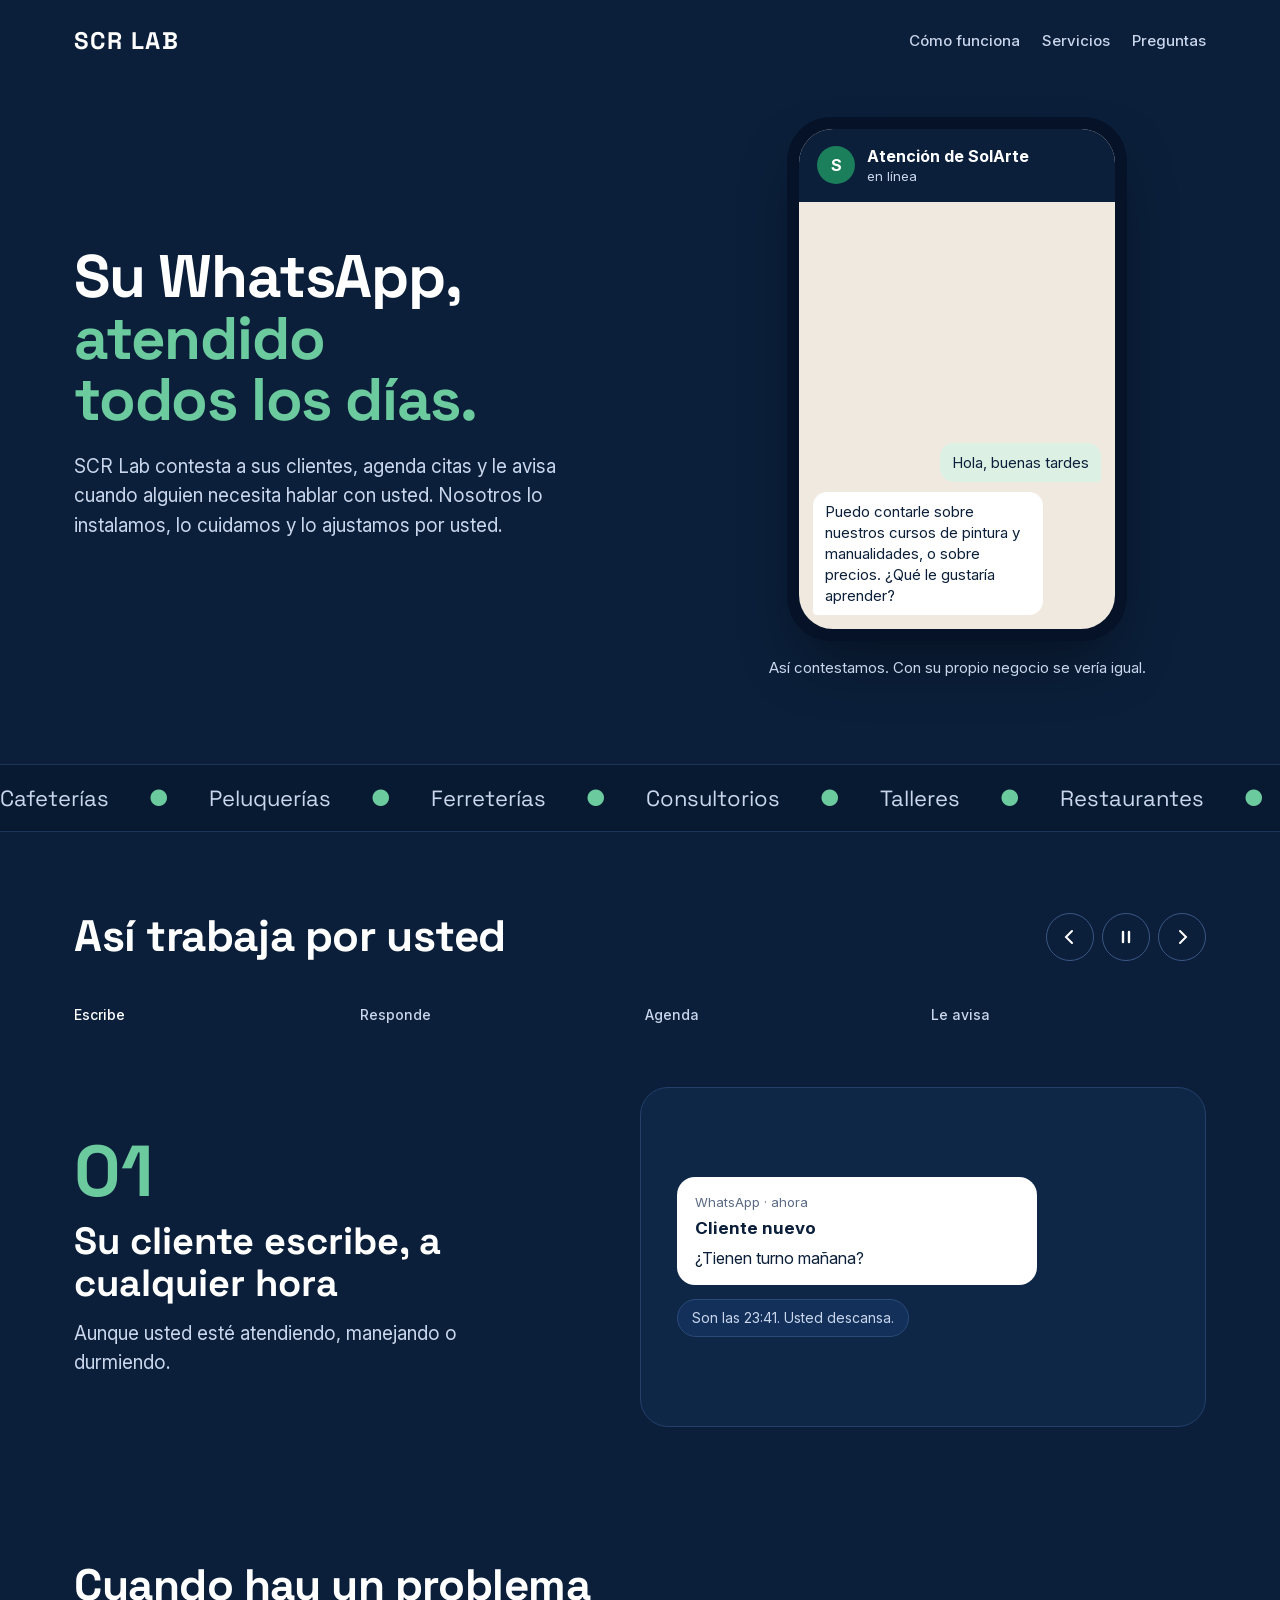
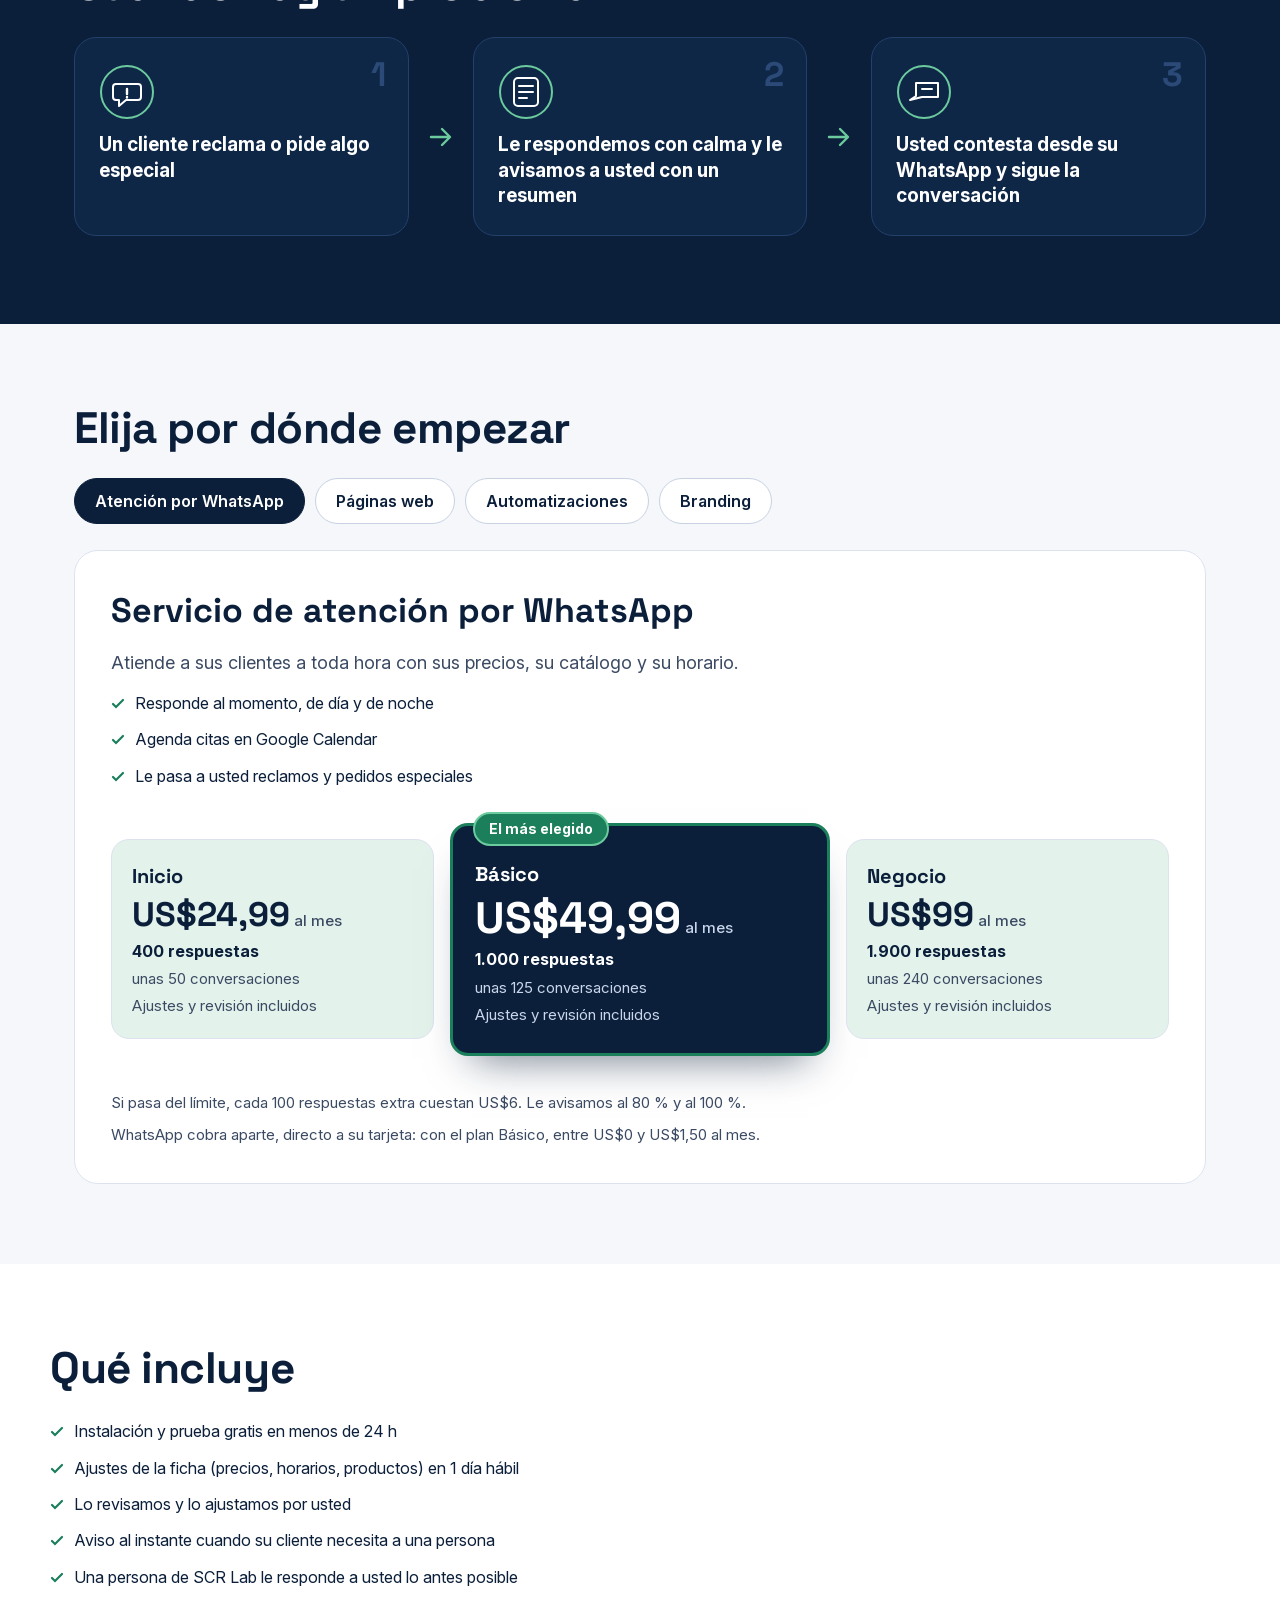
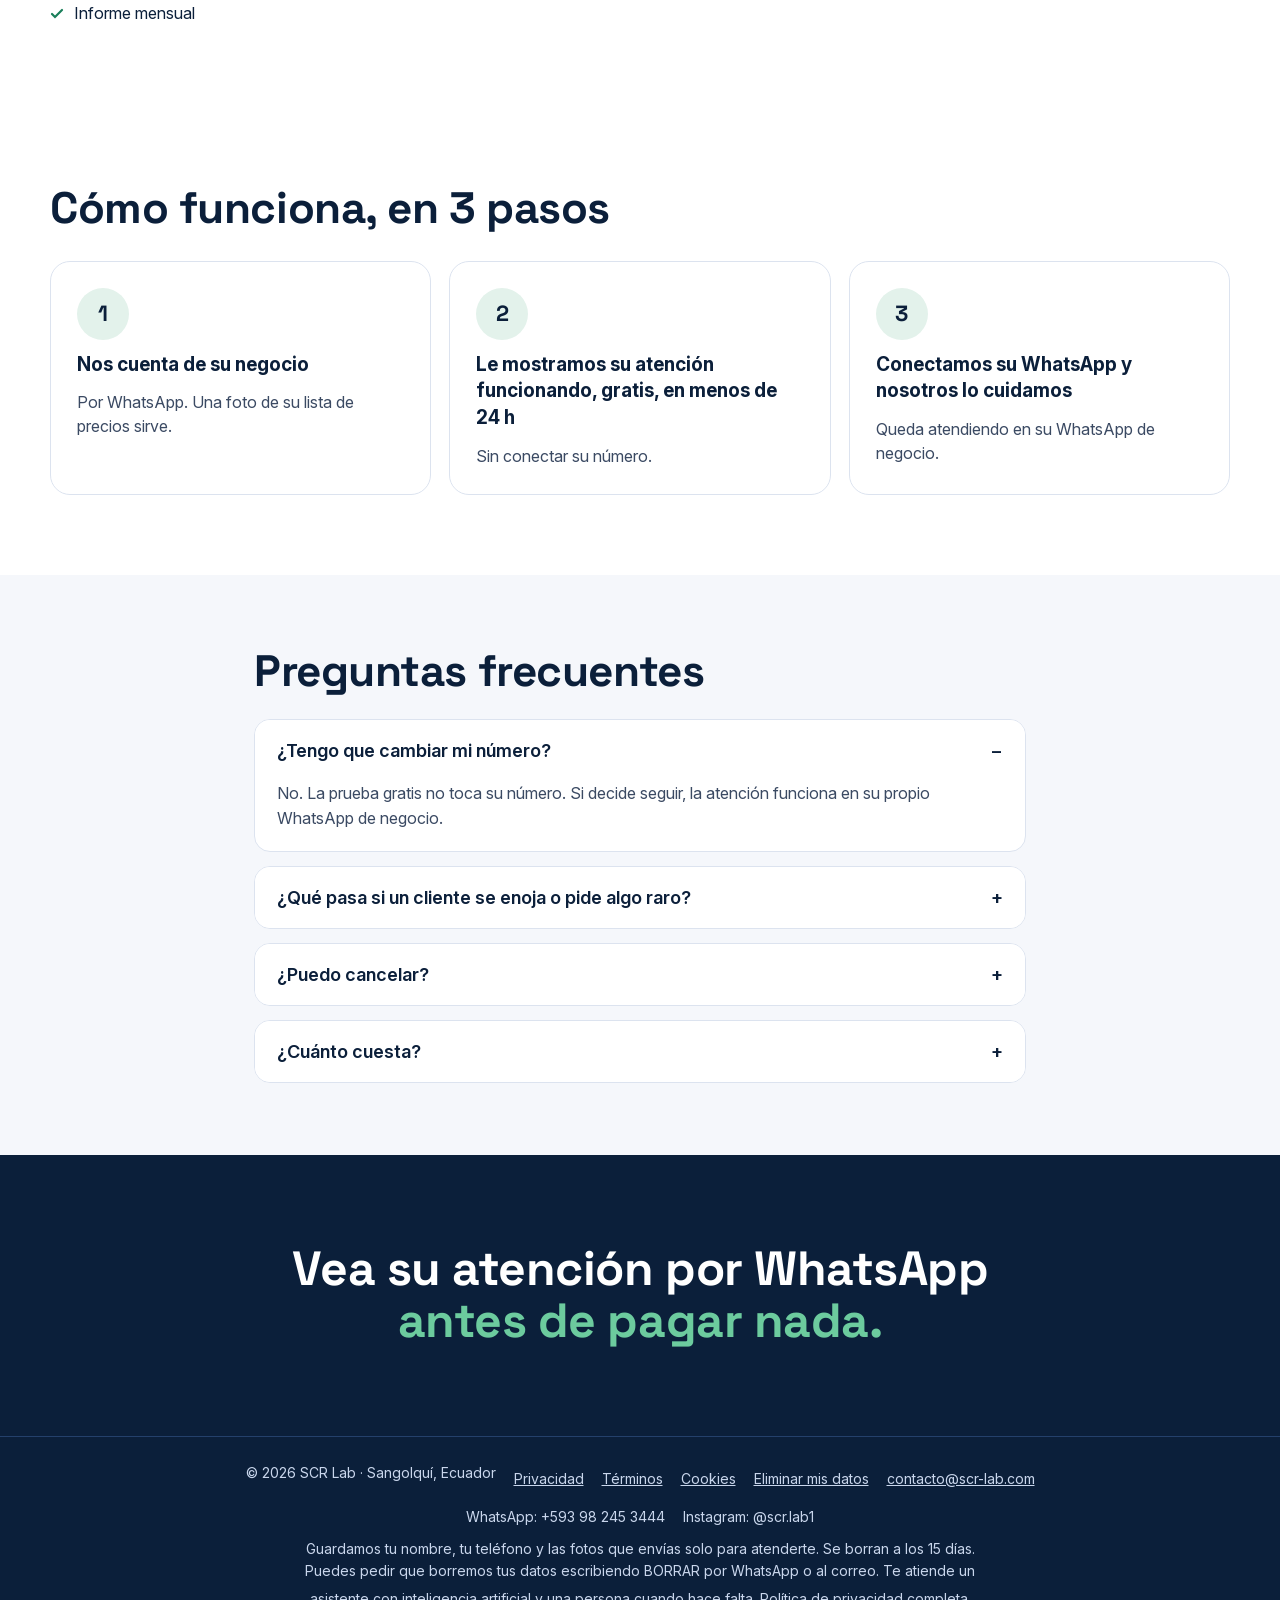
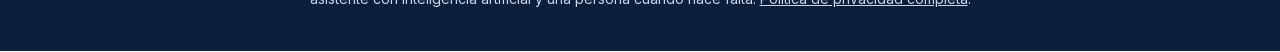
==== commit e84c57f1: "S3 P1: aviso del demo sin la frase "bot con inteligencia artificial" El aviso del demo (id="aviso-ia" ====
--- a/index.html
+++ b/index.html
@@ -58,7 +58,7 @@
         </div>
       </div>
 
-      <p class="aviso-ia" id="aviso-ia" hidden>Es un bot con inteligencia artificial. No escriba datos personales; la demo no guarda sus mensajes.</p>
+      <p class="aviso-ia" id="aviso-ia" hidden>Le responde un asistente automático. No escriba datos personales; la demo no guarda sus mensajes.</p>
       <div class="demo-pie" id="demo-pie">
         <p id="demo-pie-txt"></p>
         <div class="demo-pie-bt">
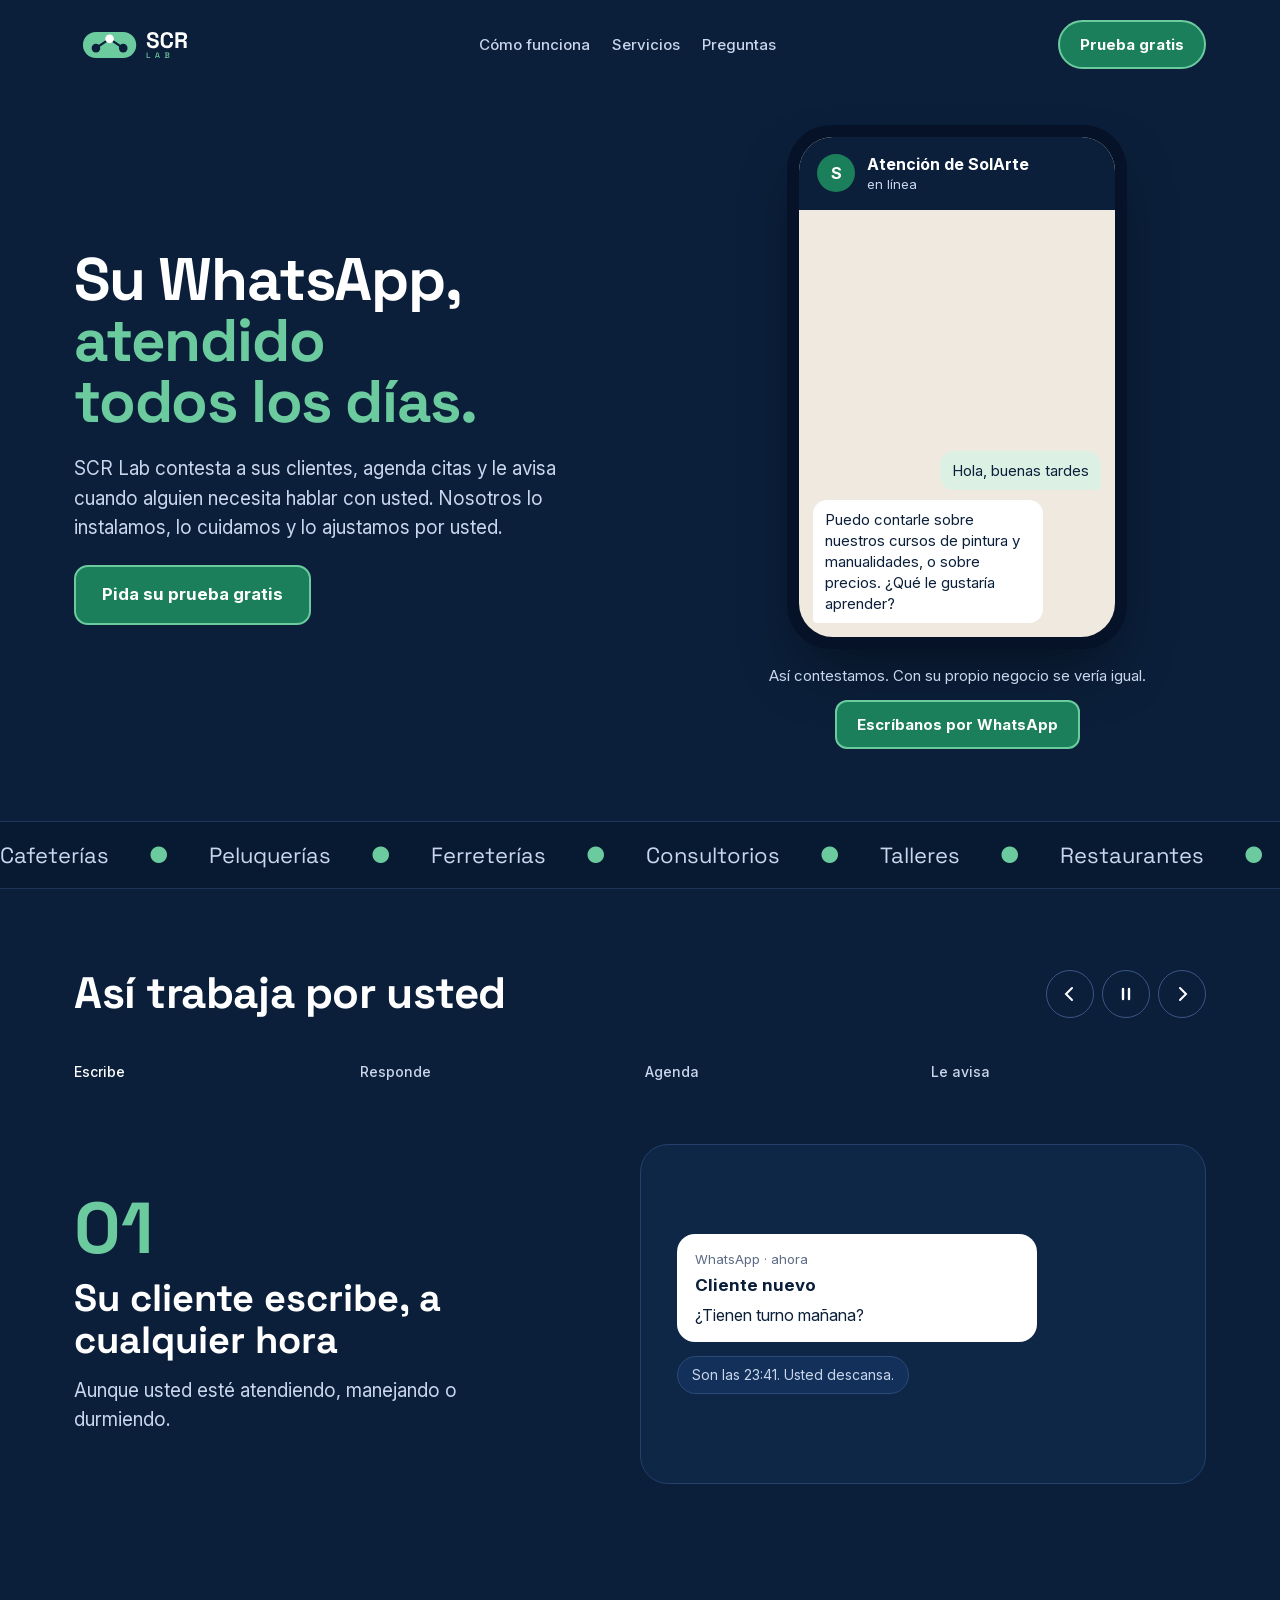
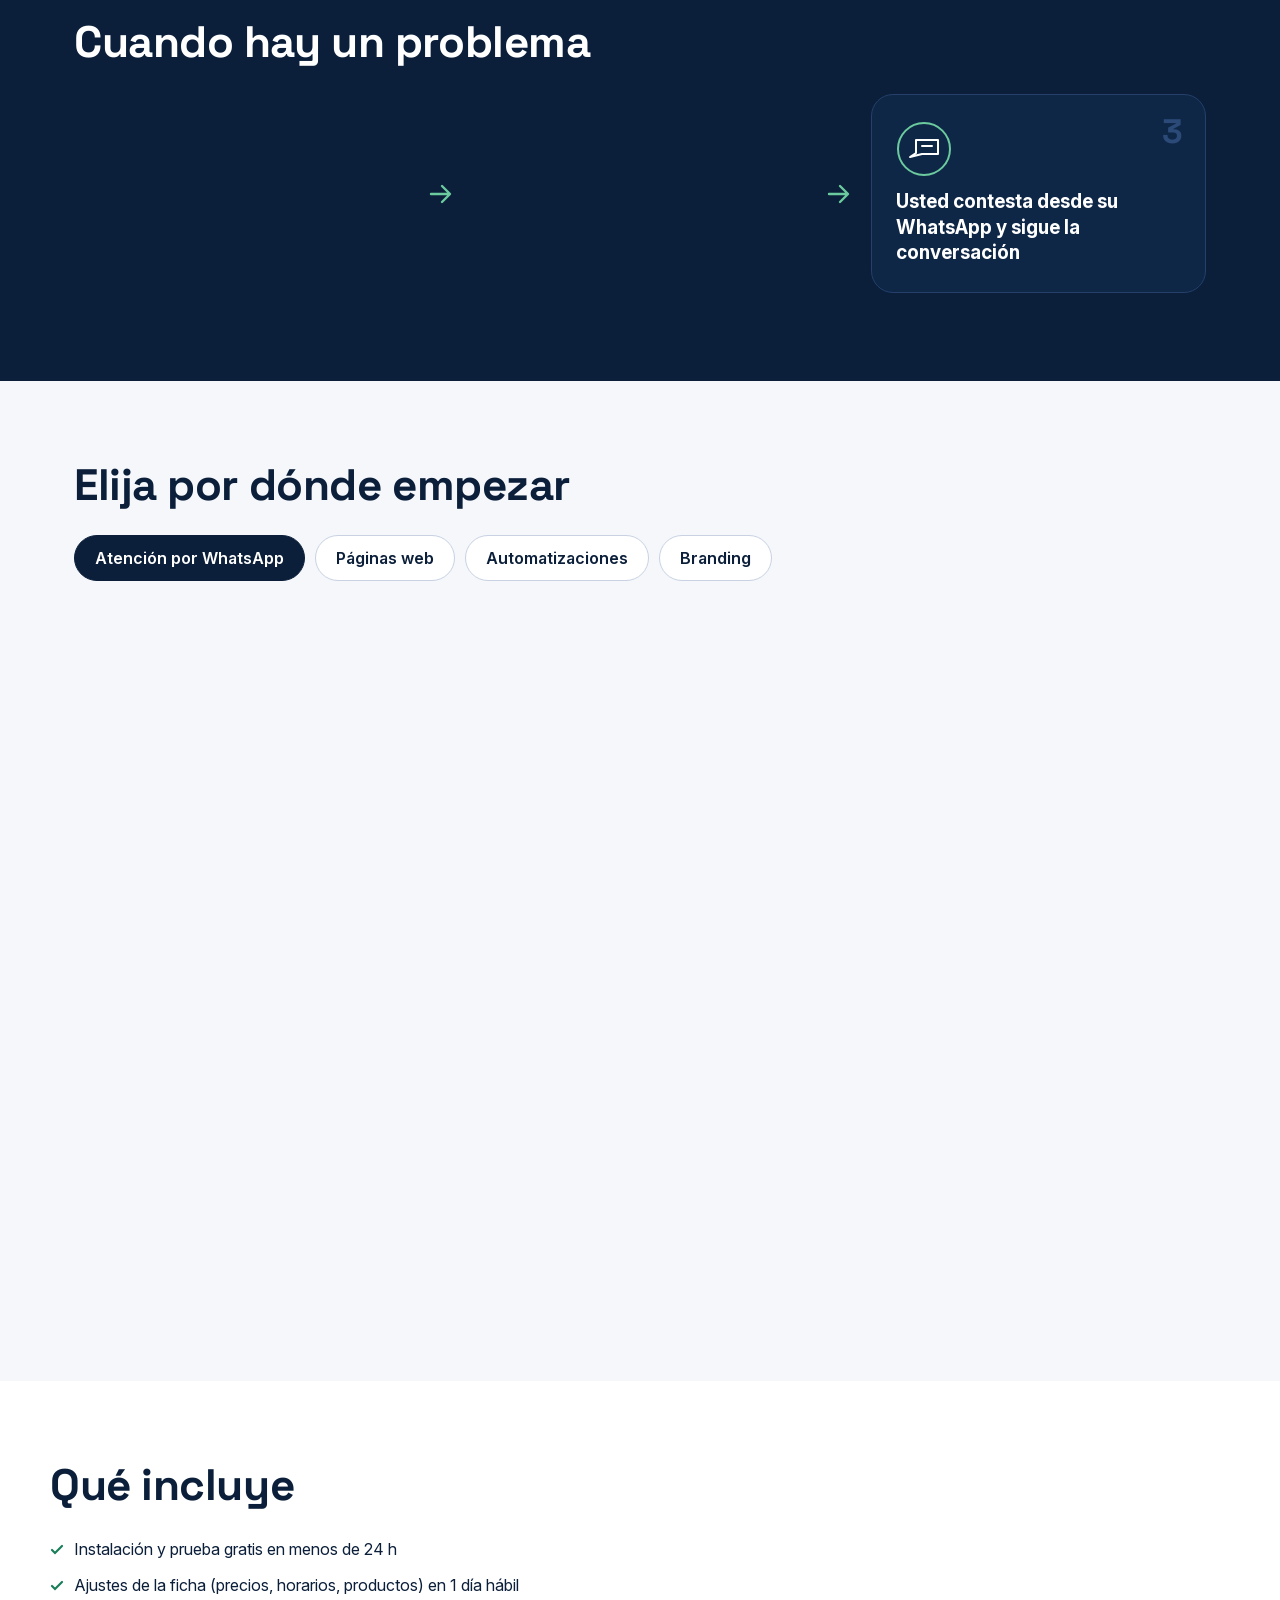
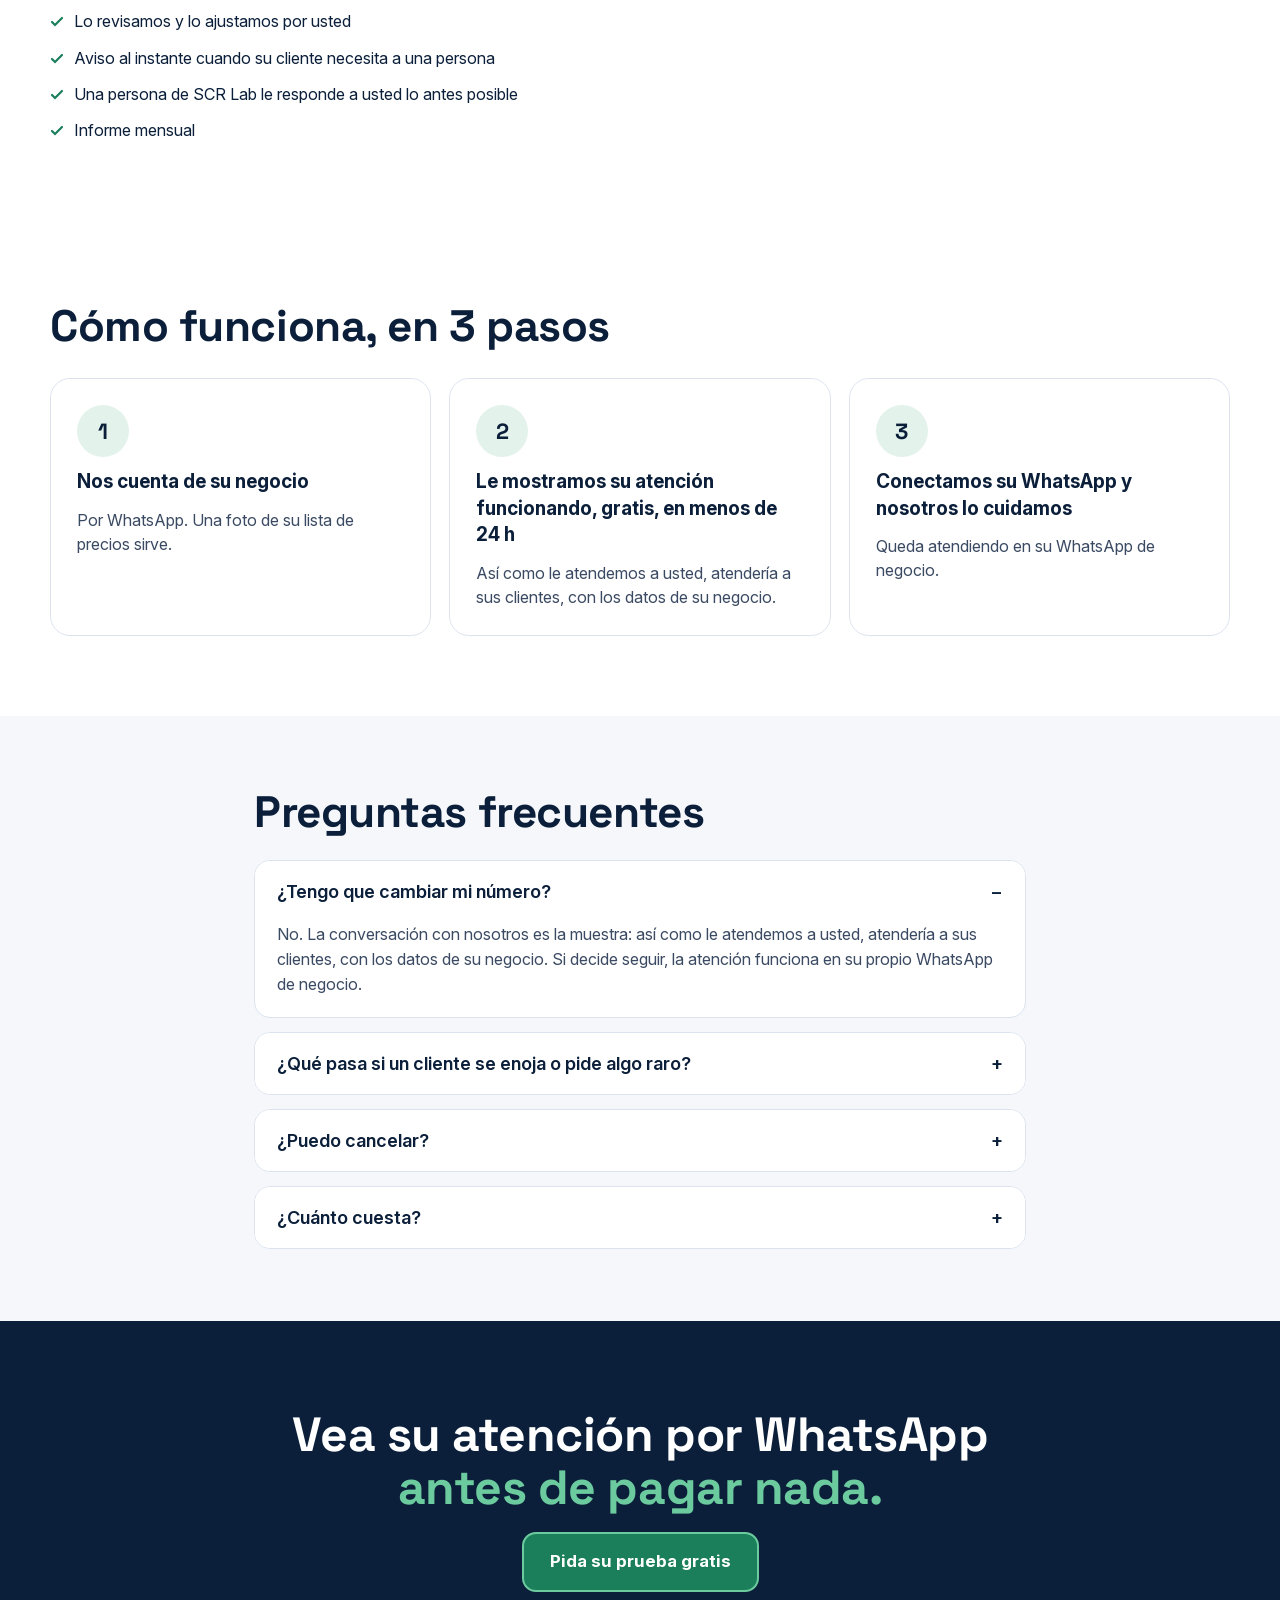
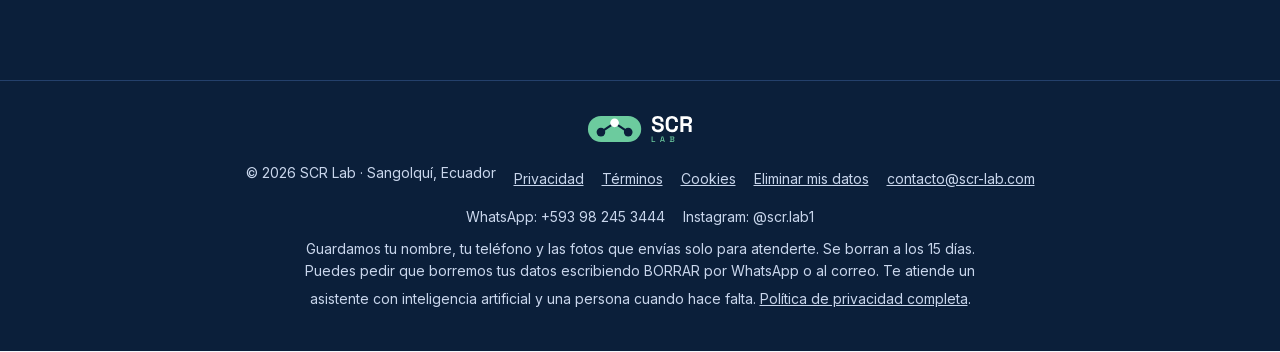
==== commit d8df0892: "Web E v2.11: sin Google en el calendario, la conversacion es la muestra, logo M1 y favicon, whatsapp" ====
--- a/index.html
+++ b/index.html
@@ -6,7 +6,7 @@
 <title>SCR Lab · Su WhatsApp, atendido todos los días</title>
 <meta name="description" content="SCR Lab contesta a sus clientes por WhatsApp, agenda citas y le avisa cuando alguien necesita hablar con usted. Nosotros lo instalamos, lo cuidamos y lo ajustamos por usted.">
 <meta name="theme-color" content="#0B1F3A">
-<link rel="icon" href="data:,">
+<link rel="icon" href="/favicon.ico" sizes="48x48"><link rel="icon" type="image/png" sizes="32x32" href="/assets/logo/favicon-32.png"><link rel="apple-touch-icon" href="/assets/logo/apple-touch-icon-180.png">
 <link rel="stylesheet" href="/assets/estilo.css">
 </head>
 <body>
@@ -14,7 +14,7 @@
 
 <div class="oscuro">
   <header class="barra">
-    <span class="marca">SCR LAB</span>
+    <a class="marca" href="/"><img src="/assets/logo/scrlab_horizontal_sobre_azul_transparente.svg" alt="SCR Lab" width="139" height="50"></a>
     <nav aria-label="Principal">
       <a href="#como">Cómo funciona</a>
       <a href="#servicios">Servicios</a>
@@ -130,7 +130,7 @@
         <div class="diapo diapo-texto">
           <span class="num">03</span>
           <strong class="diapo-t">La cita queda en su calendario</strong>
-          <span class="diapo-p">En su Google Calendar, con recordatorio para el cliente.</span>
+          <span class="diapo-p">Agendada en su calendario, con recordatorio para el cliente.</span>
         </div>
         <div class="diapo diapo-caja">
           <strong class="manana">Mañana</strong>
@@ -200,7 +200,7 @@
         <span class="panel-p">Atiende a sus clientes a toda hora con sus precios, su catálogo y su horario.</span>
         <ul class="puntos">
           <li>Responde al momento, de día y de noche</li>
-          <li>Agenda citas en Google Calendar</li>
+          <li>Agenda citas en su calendario</li>
           <li>Le pasa a usted reclamos y pedidos especiales</li>
         </ul>
       </div>
@@ -315,7 +315,7 @@
         <div class="revela paso">
           <span class="paso-n">2</span>
           <strong>Le mostramos su atención funcionando, gratis, en menos de 24 h</strong>
-          <span>Sin conectar su número.</span>
+          <span>Así como le atendemos a usted, atendería a sus clientes, con los datos de su negocio.</span>
         </div>
         <div class="revela paso">
           <span class="paso-n">3</span>
@@ -330,7 +330,7 @@
     <h2 class="revela">Preguntas frecuentes</h2>
     <div class="faq-item">
       <h3><button type="button" class="faq-q" id="q-0" aria-expanded="true" aria-controls="a-0"><span>¿Tengo que cambiar mi número?</span><span class="signo" aria-hidden="true">−</span></button></h3>
-      <p class="faq-a b-entra" id="a-0" role="region" aria-labelledby="q-0">No. La prueba gratis no toca su número. Si decide seguir, la atención funciona en su propio WhatsApp de negocio.</p>
+      <p class="faq-a b-entra" id="a-0" role="region" aria-labelledby="q-0">No. La conversación con nosotros es la muestra: así como le atendemos a usted, atendería a sus clientes, con los datos de su negocio. Si decide seguir, la atención funciona en su propio WhatsApp de negocio.</p>
     </div>
     <div class="faq-item">
       <h3><button type="button" class="faq-q" id="q-1" aria-expanded="false" aria-controls="a-1"><span>¿Qué pasa si un cliente se enoja o pide algo raro?</span><span class="signo" aria-hidden="true">+</span></button></h3>
@@ -355,6 +355,7 @@
 </section>
 
 <footer class="pie">
+  <a href="/" class="pie-logo"><img src="/assets/logo/scrlab_horizontal_sobre_azul_transparente.svg" alt="SCR Lab" width="139" height="50"></a>
   <div class="pie-fila">
     <span>© 2026 SCR Lab · Sangolquí, Ecuador</span>
     <a href="/privacidad/">Privacidad</a>
--- a/assets/estilo.css
+++ b/assets/estilo.css
@@ -259,3 +259,4 @@
   .cinta .copia{display:none}
 }
 a[data-wa][hidden]{display:none!important}
+.marca{display:inline-block;line-height:0}.marca img,.pie-logo img{display:block;height:44px;width:auto}.pie-logo{display:inline-block;line-height:0;padding:0 !important}
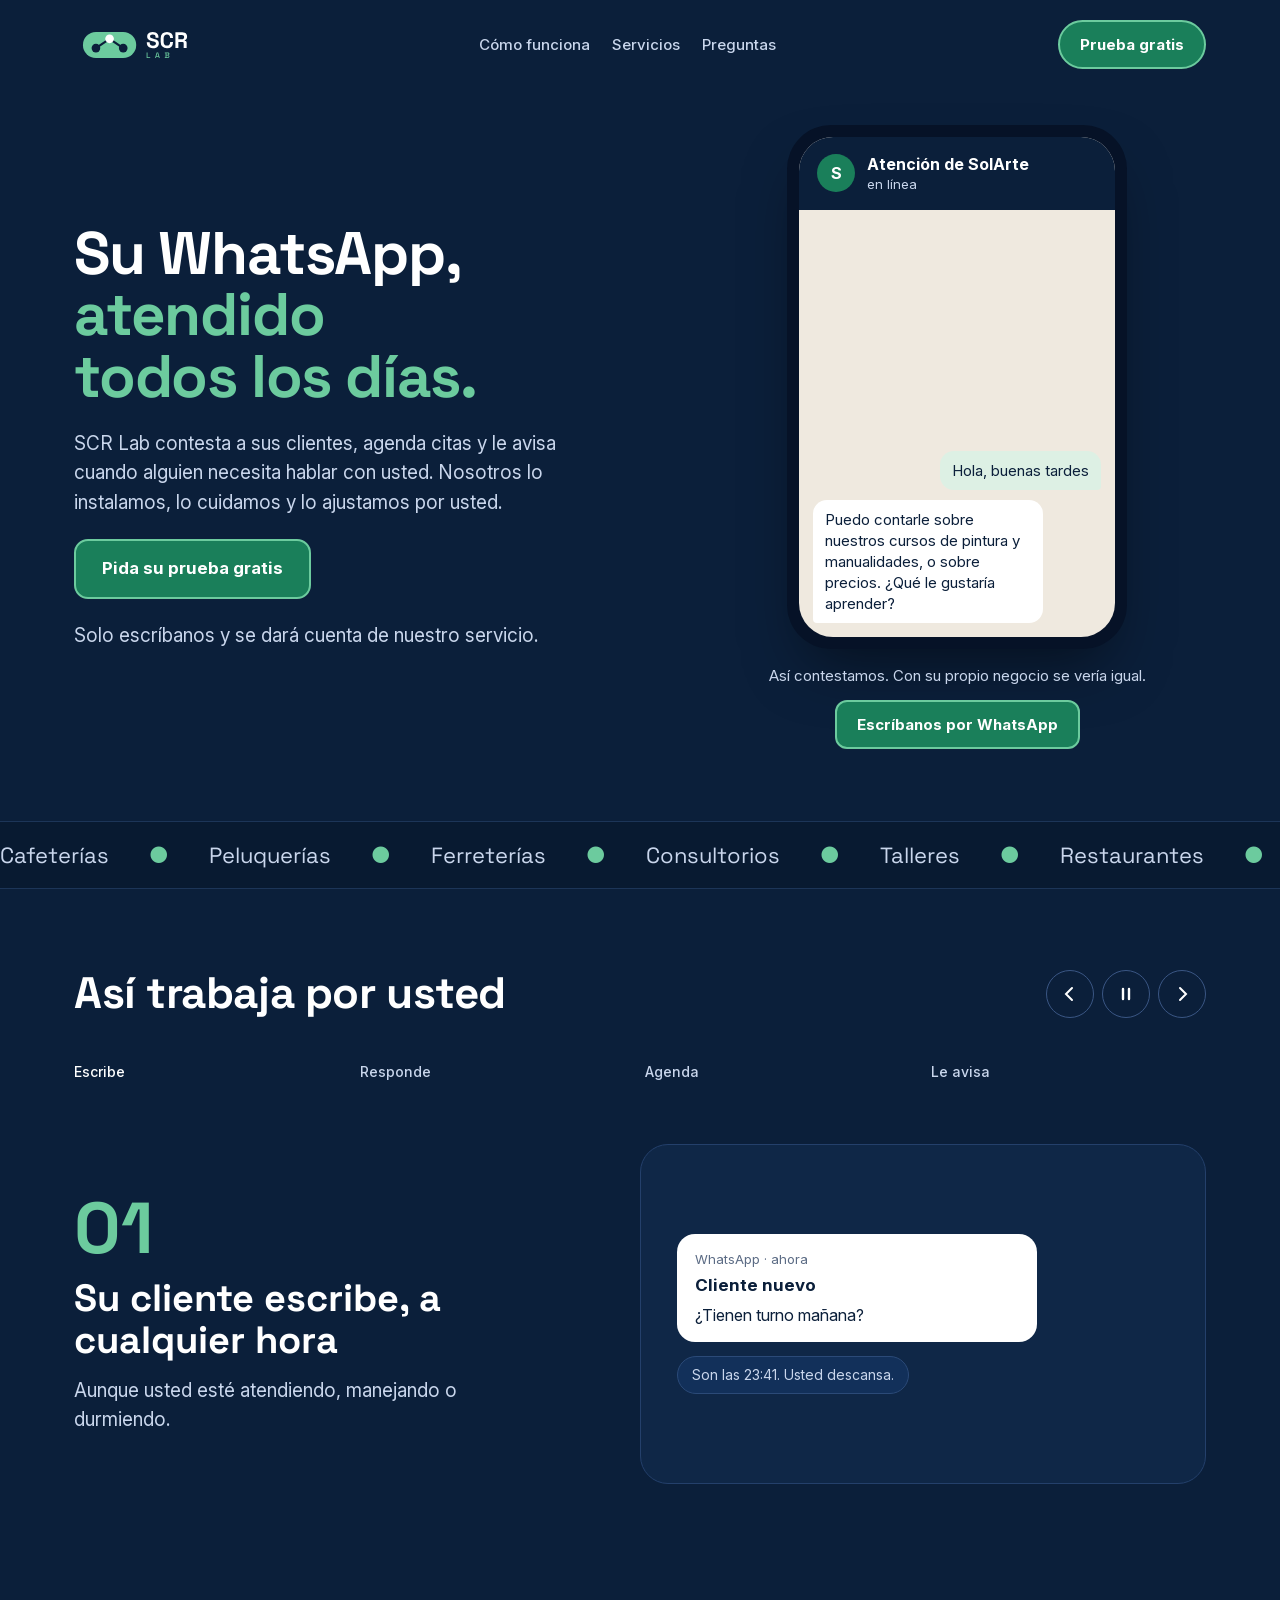
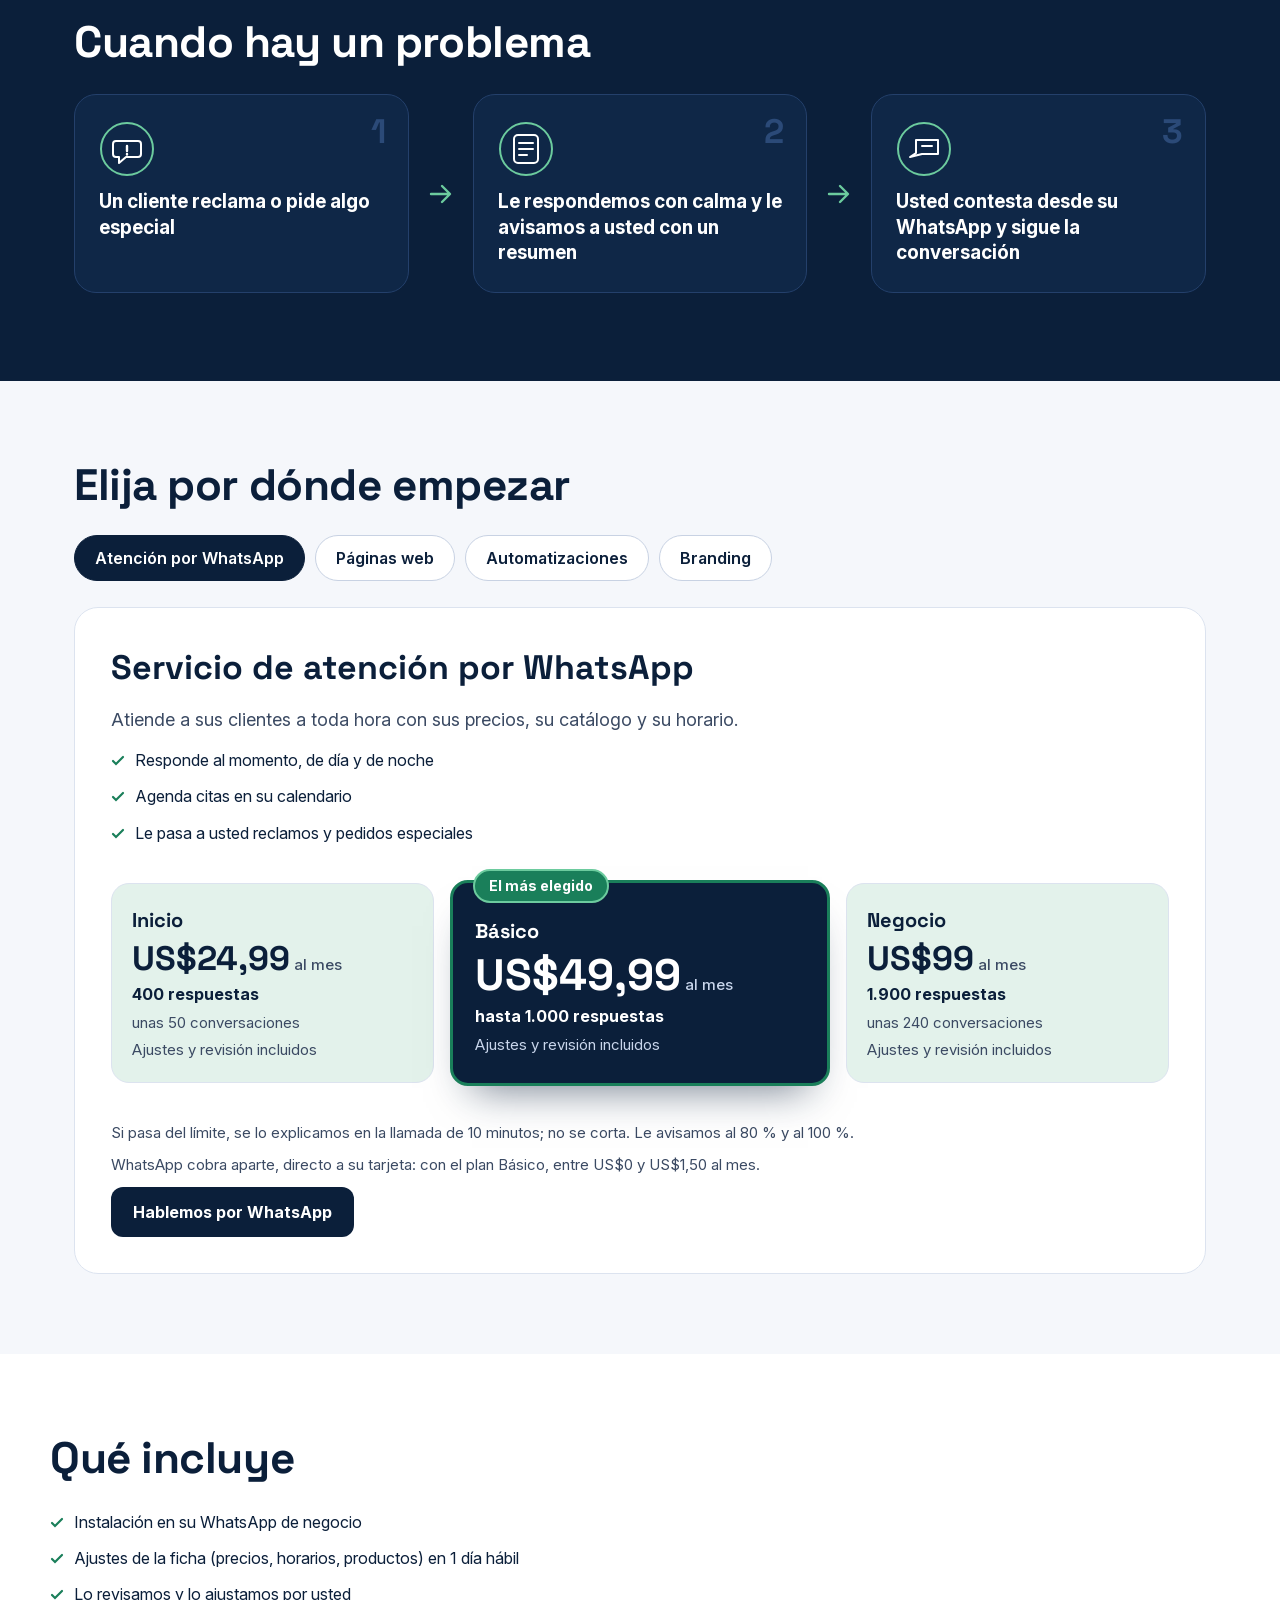
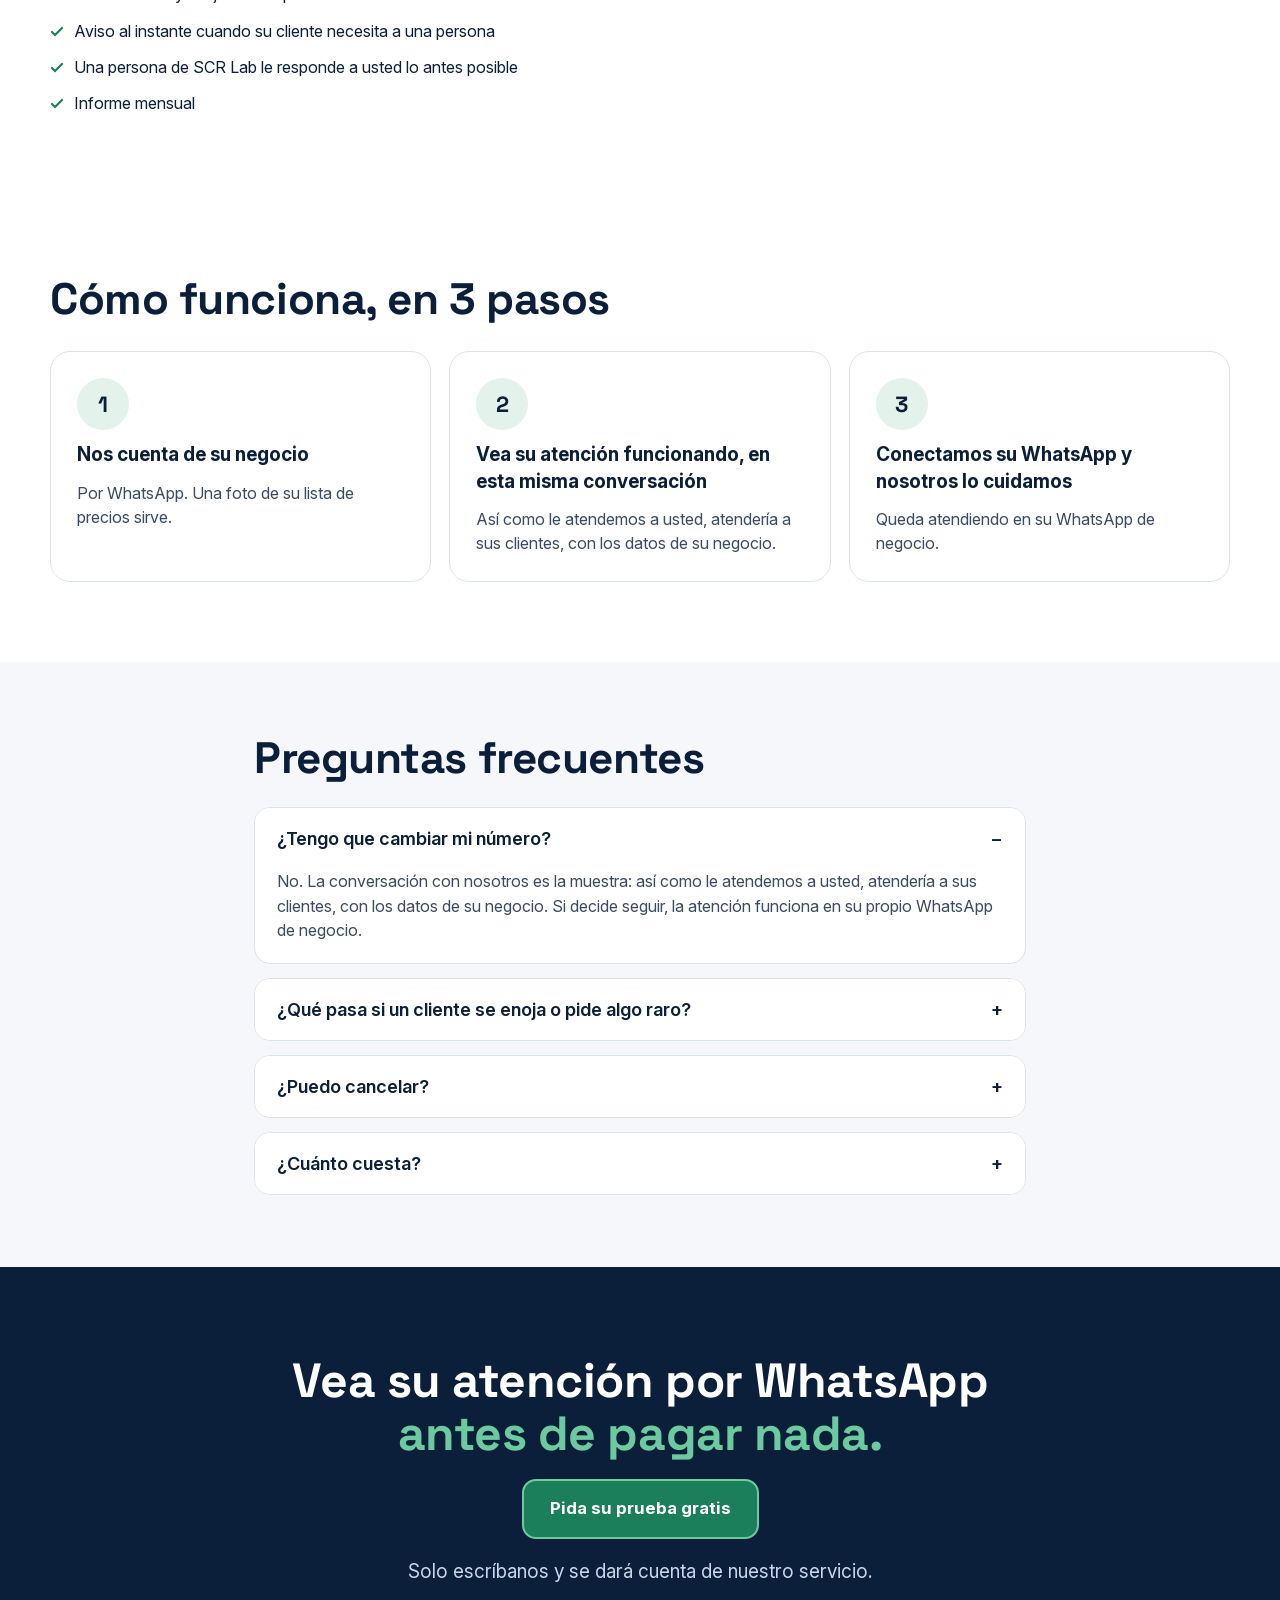
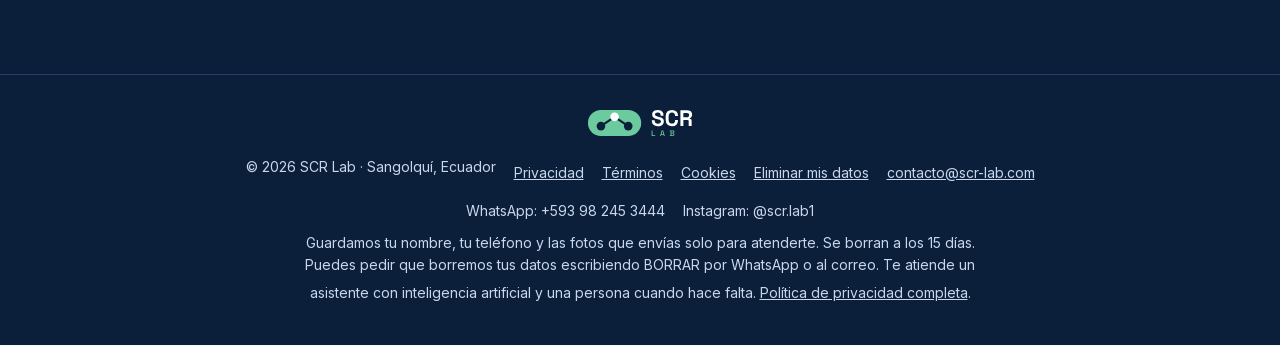
==== commit 754377c0: "v2.12 HA: textos de la web (hasta 1.000 respuestas, sin muestra aparte ni plazo de 24 h, frase de Se" ====
--- a/index.html
+++ b/index.html
@@ -31,6 +31,7 @@
       <div class="hero-cta">
         <a class="btn btn-grande" href="#" data-wa="Hola, quiero la prueba gratis" hidden>Pida su prueba gratis</a>
       </div>
+      <p class="lead">Solo escríbanos y se dará cuenta de nuestro servicio.</p>
     </div>
 
     <div class="hero-demo">
@@ -217,8 +218,7 @@
           <span class="plan-marca">El más elegido</span>
           <h3 class="plan-n">Básico</h3>
           <span class="plan-pr">US$49,99<small> al mes</small></span>
-          <span class="plan-r">1.000 respuestas</span>
-          <span class="plan-c">unas 125 conversaciones</span>
+          <span class="plan-r">hasta 1.000 respuestas</span>
           <span class="plan-i">Ajustes y revisión incluidos</span>
         </div>
         <div class="plan">
@@ -231,7 +231,7 @@
         </div>
       </div>
       <div class="planes-pie">
-        <p>Si pasa del límite, cada 100 respuestas extra cuestan US$6. Le avisamos al 80&nbsp;% y al 100&nbsp;%.</p>
+        <p>Si pasa del límite, se lo explicamos en la llamada de 10 minutos; no se corta. Le avisamos al 80&nbsp;% y al 100&nbsp;%.</p>
         <p>WhatsApp cobra aparte, directo a su tarjeta: con el plan B&aacute;sico, entre US$0 y US$1,50 al mes.</p>
         <a class="btn-osc" href="#" data-wa="Hola, quiero saber más" hidden>Hablemos por WhatsApp</a>
       </div>
@@ -293,7 +293,7 @@
     <div class="bloque-in">
       <h2 class="revela">Qué incluye</h2>
       <ul class="puntos revela">
-        <li>Instalación y prueba gratis en menos de 24 h</li>
+        <li>Instalación en su WhatsApp de negocio</li>
         <li>Ajustes de la ficha (precios, horarios, productos) en 1 día hábil</li>
         <li>Lo revisamos y lo ajustamos por usted</li>
         <li>Aviso al instante cuando su cliente necesita a una persona</li>
@@ -314,7 +314,7 @@
         </div>
         <div class="revela paso">
           <span class="paso-n">2</span>
-          <strong>Le mostramos su atención funcionando, gratis, en menos de 24 h</strong>
+          <strong>Vea su atención funcionando, en esta misma conversación</strong>
           <span>Así como le atendemos a usted, atendería a sus clientes, con los datos de su negocio.</span>
         </div>
         <div class="revela paso">
@@ -342,7 +342,7 @@
     </div>
     <div class="faq-item">
       <h3><button type="button" class="faq-q" id="q-3" aria-expanded="false" aria-controls="a-3"><span>¿Cuánto cuesta?</span><span class="signo" aria-hidden="true">+</span></button></h3>
-      <p class="faq-a b-entra" id="a-3" role="region" aria-labelledby="q-3" hidden>El plan Básico cuesta US$49,99 al mes, con la configuración incluida y hasta 1.000 respuestas. También hay Inicio (US$24,99) y Negocio (US$99) según el movimiento de su negocio. La prueba y la llamada son gratis.</p>
+      <p class="faq-a b-entra" id="a-3" role="region" aria-labelledby="q-3" hidden>El plan Básico cuesta US$49,99 al mes, con la configuración incluida y hasta 1.000 respuestas. También hay Inicio (US$24,99) y Negocio (US$99) según el movimiento de su negocio. La llamada es gratis.</p>
     </div>
   </section>
 </div>
@@ -351,6 +351,7 @@
   <div class="cierre-in">
     <h2 class="revela">Vea su atención por WhatsApp <span class="luz">antes de pagar nada.</span></h2>
     <a class="btn btn-grande" href="#" data-wa="Hola, quiero la prueba gratis" hidden>Pida su prueba gratis</a>
+    <p class="lead">Solo escríbanos y se dará cuenta de nuestro servicio.</p>
   </div>
 </section>
 
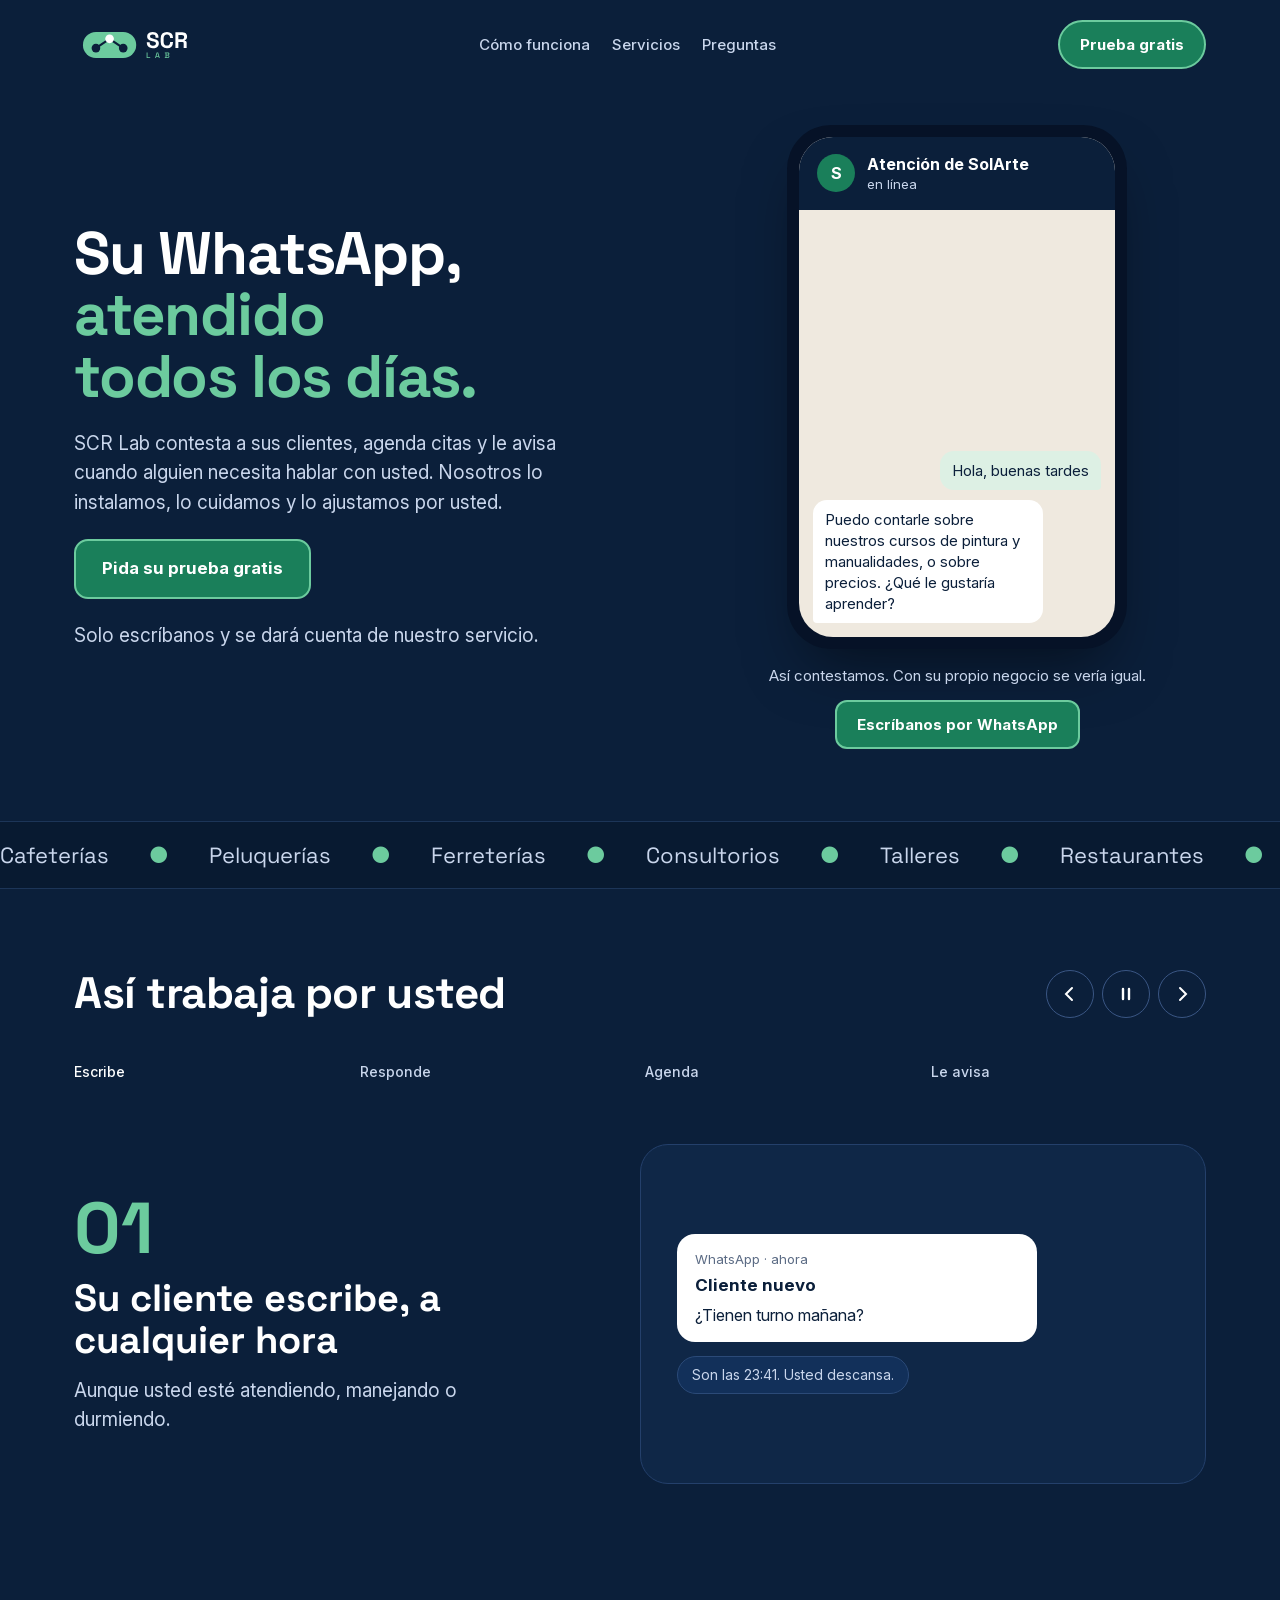
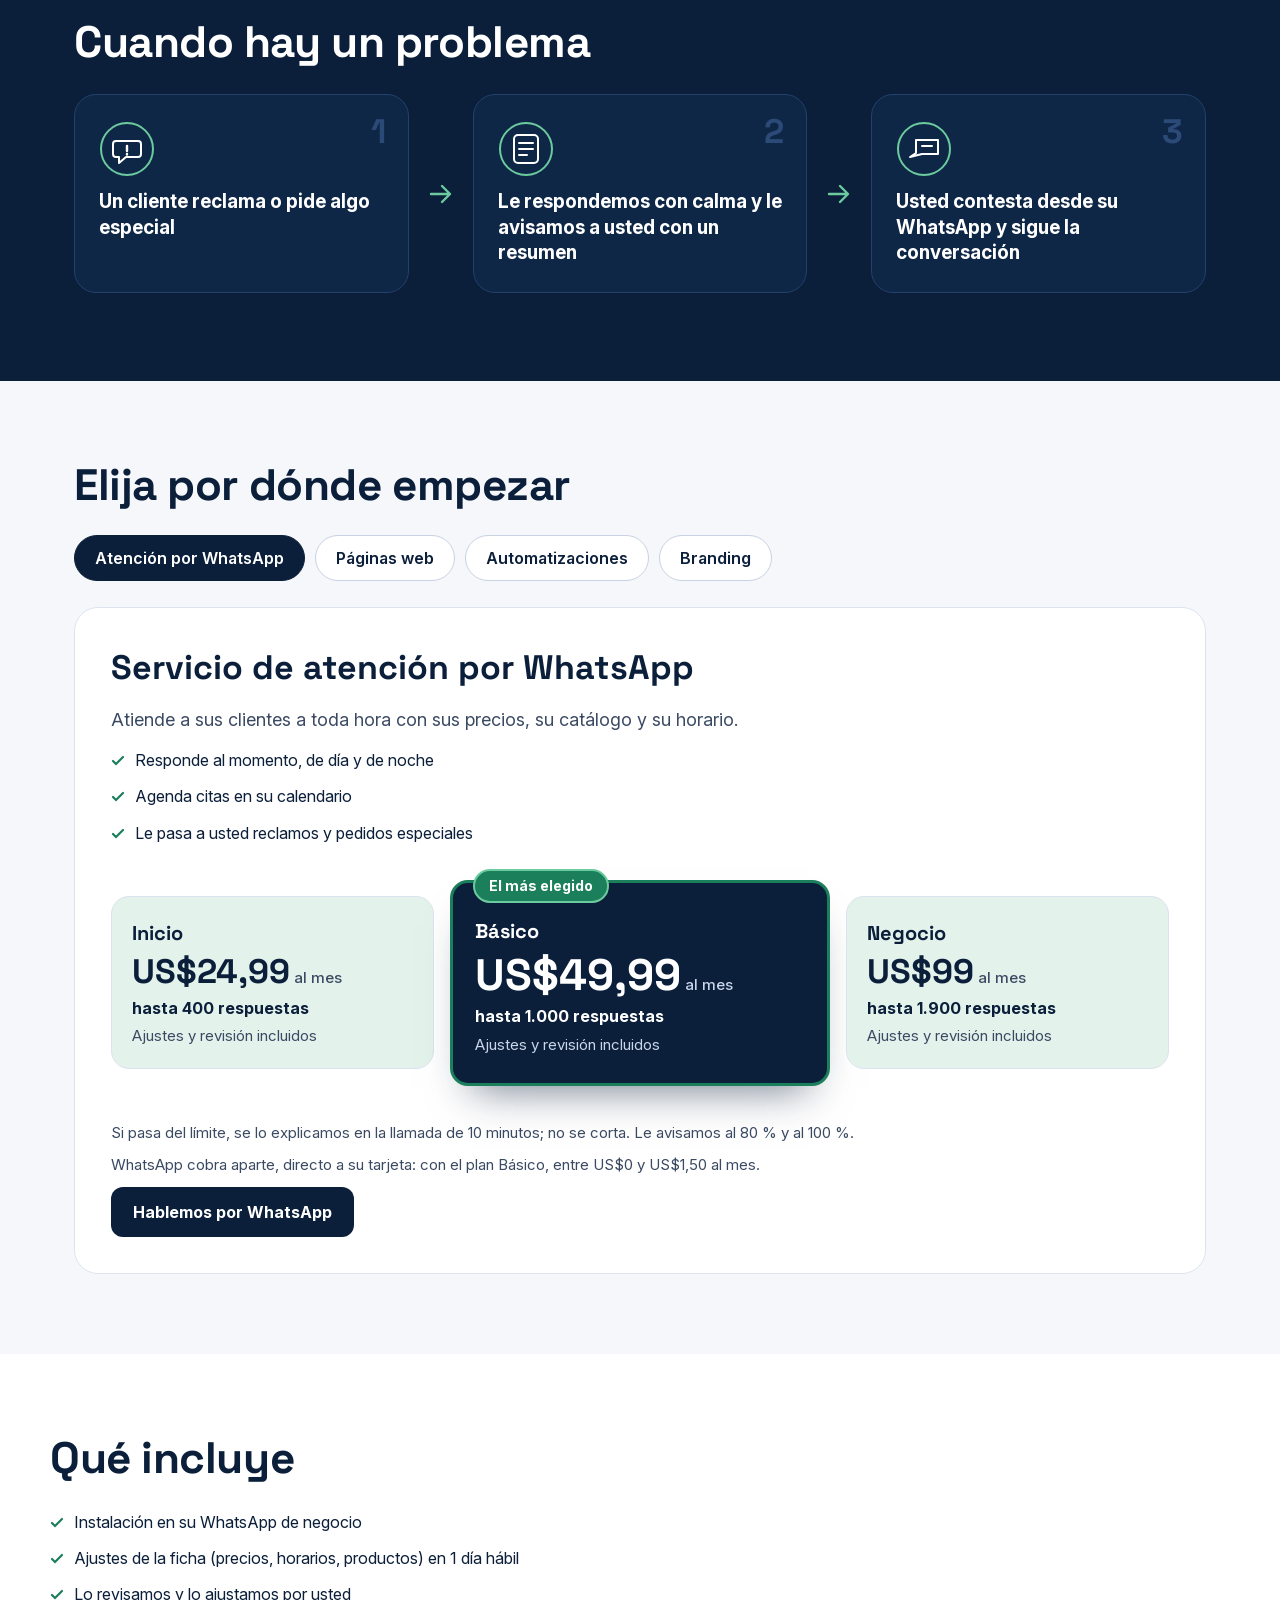
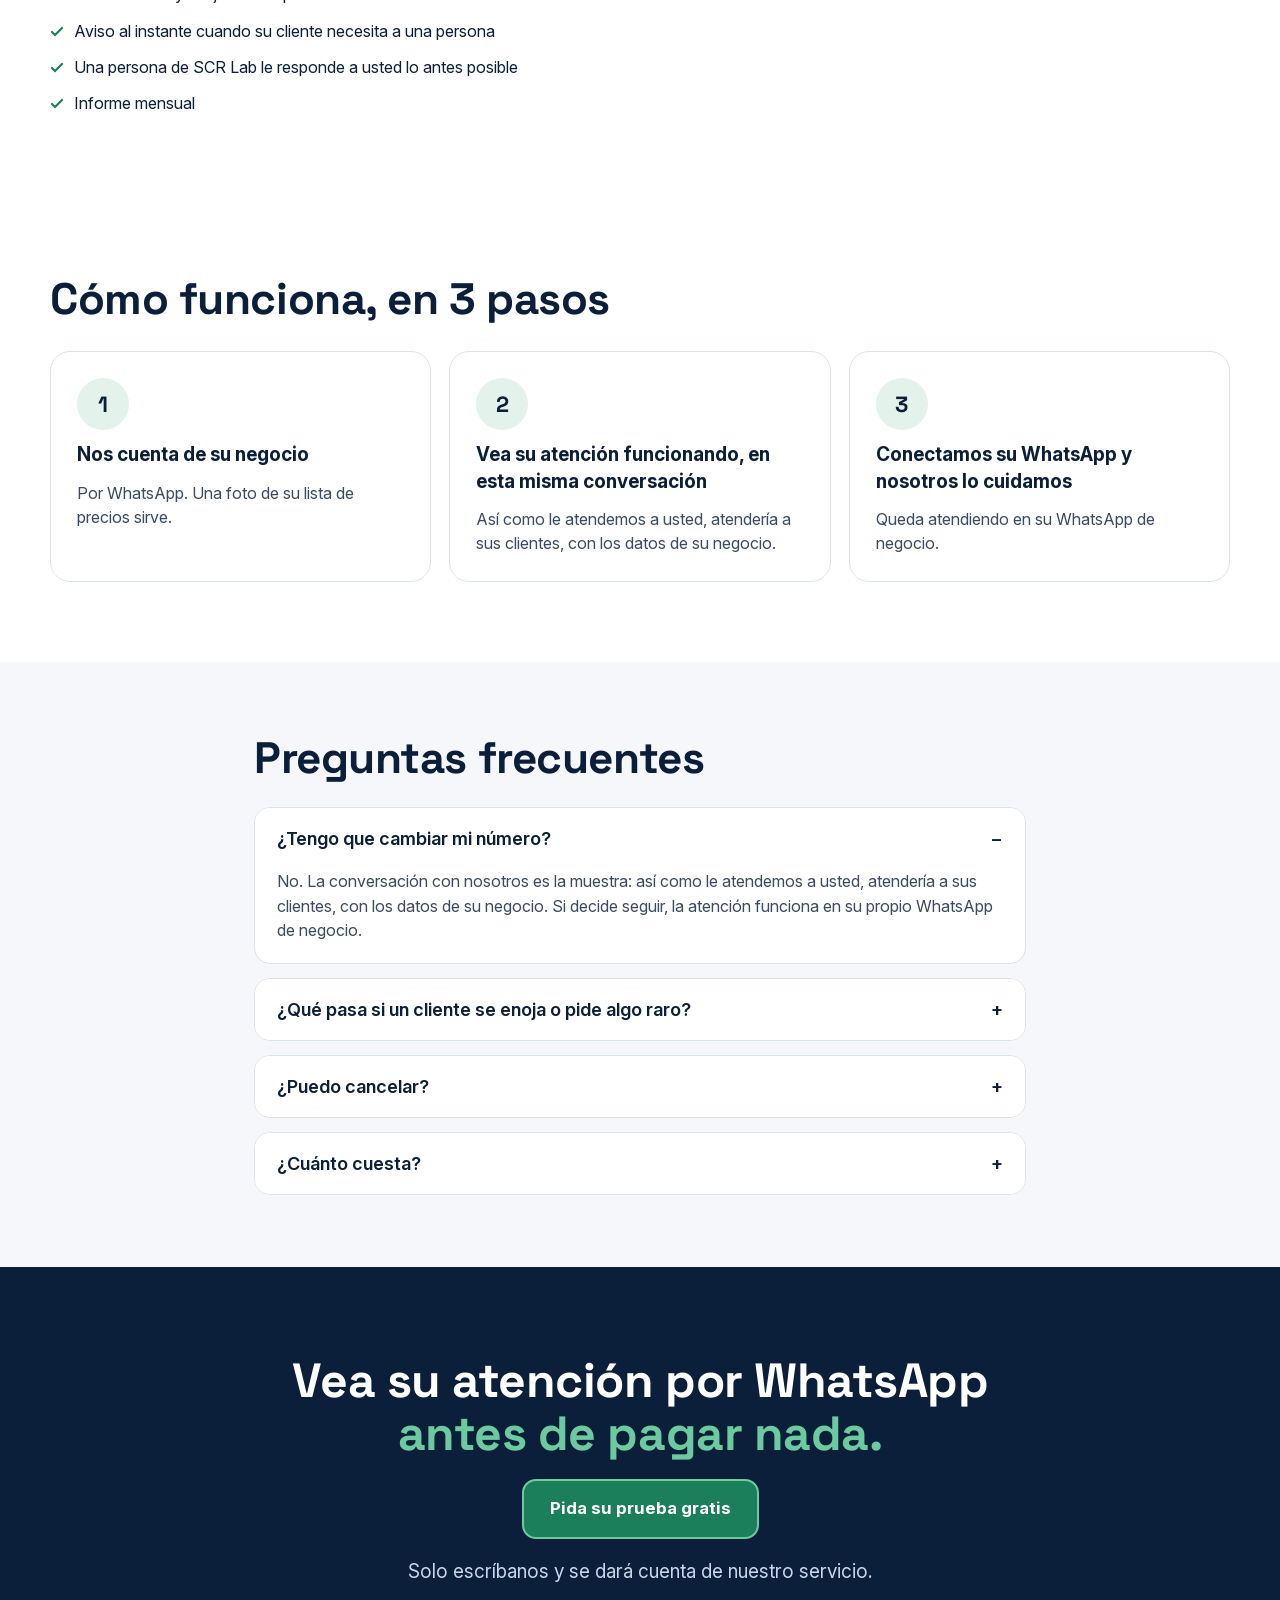
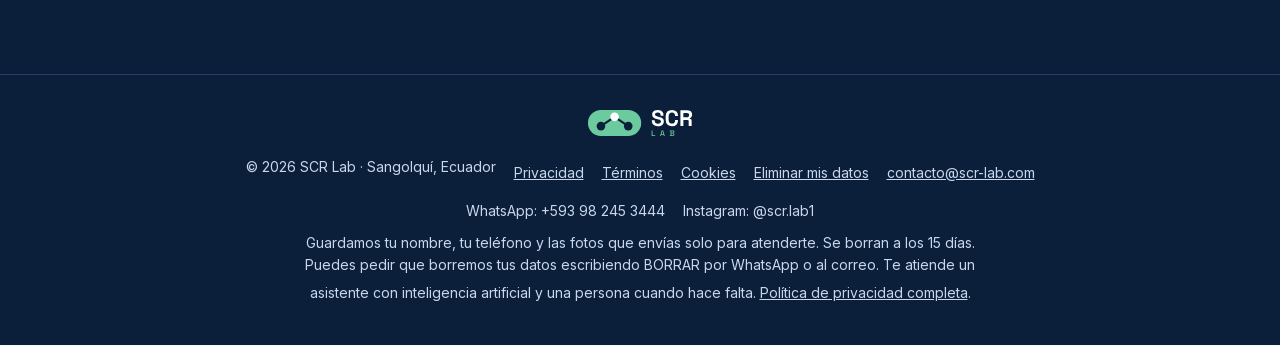
==== commit 23f79c1c: "v2.12 HD: las tres tarjetas de plan dicen 'hasta N respuestas' y sin la linea de conversaciones" ====
--- a/index.html
+++ b/index.html
@@ -210,8 +210,7 @@
           
           <h3 class="plan-n">Inicio</h3>
           <span class="plan-pr">US$24,99<small> al mes</small></span>
-          <span class="plan-r">400 respuestas</span>
-          <span class="plan-c">unas 50 conversaciones</span>
+          <span class="plan-r">hasta 400 respuestas</span>
           <span class="plan-i">Ajustes y revisión incluidos</span>
         </div>
         <div class="plan plan-top">
@@ -225,8 +224,7 @@
           
           <h3 class="plan-n">Negocio</h3>
           <span class="plan-pr">US$99<small> al mes</small></span>
-          <span class="plan-r">1.900 respuestas</span>
-          <span class="plan-c">unas 240 conversaciones</span>
+          <span class="plan-r">hasta 1.900 respuestas</span>
           <span class="plan-i">Ajustes y revisión incluidos</span>
         </div>
       </div>
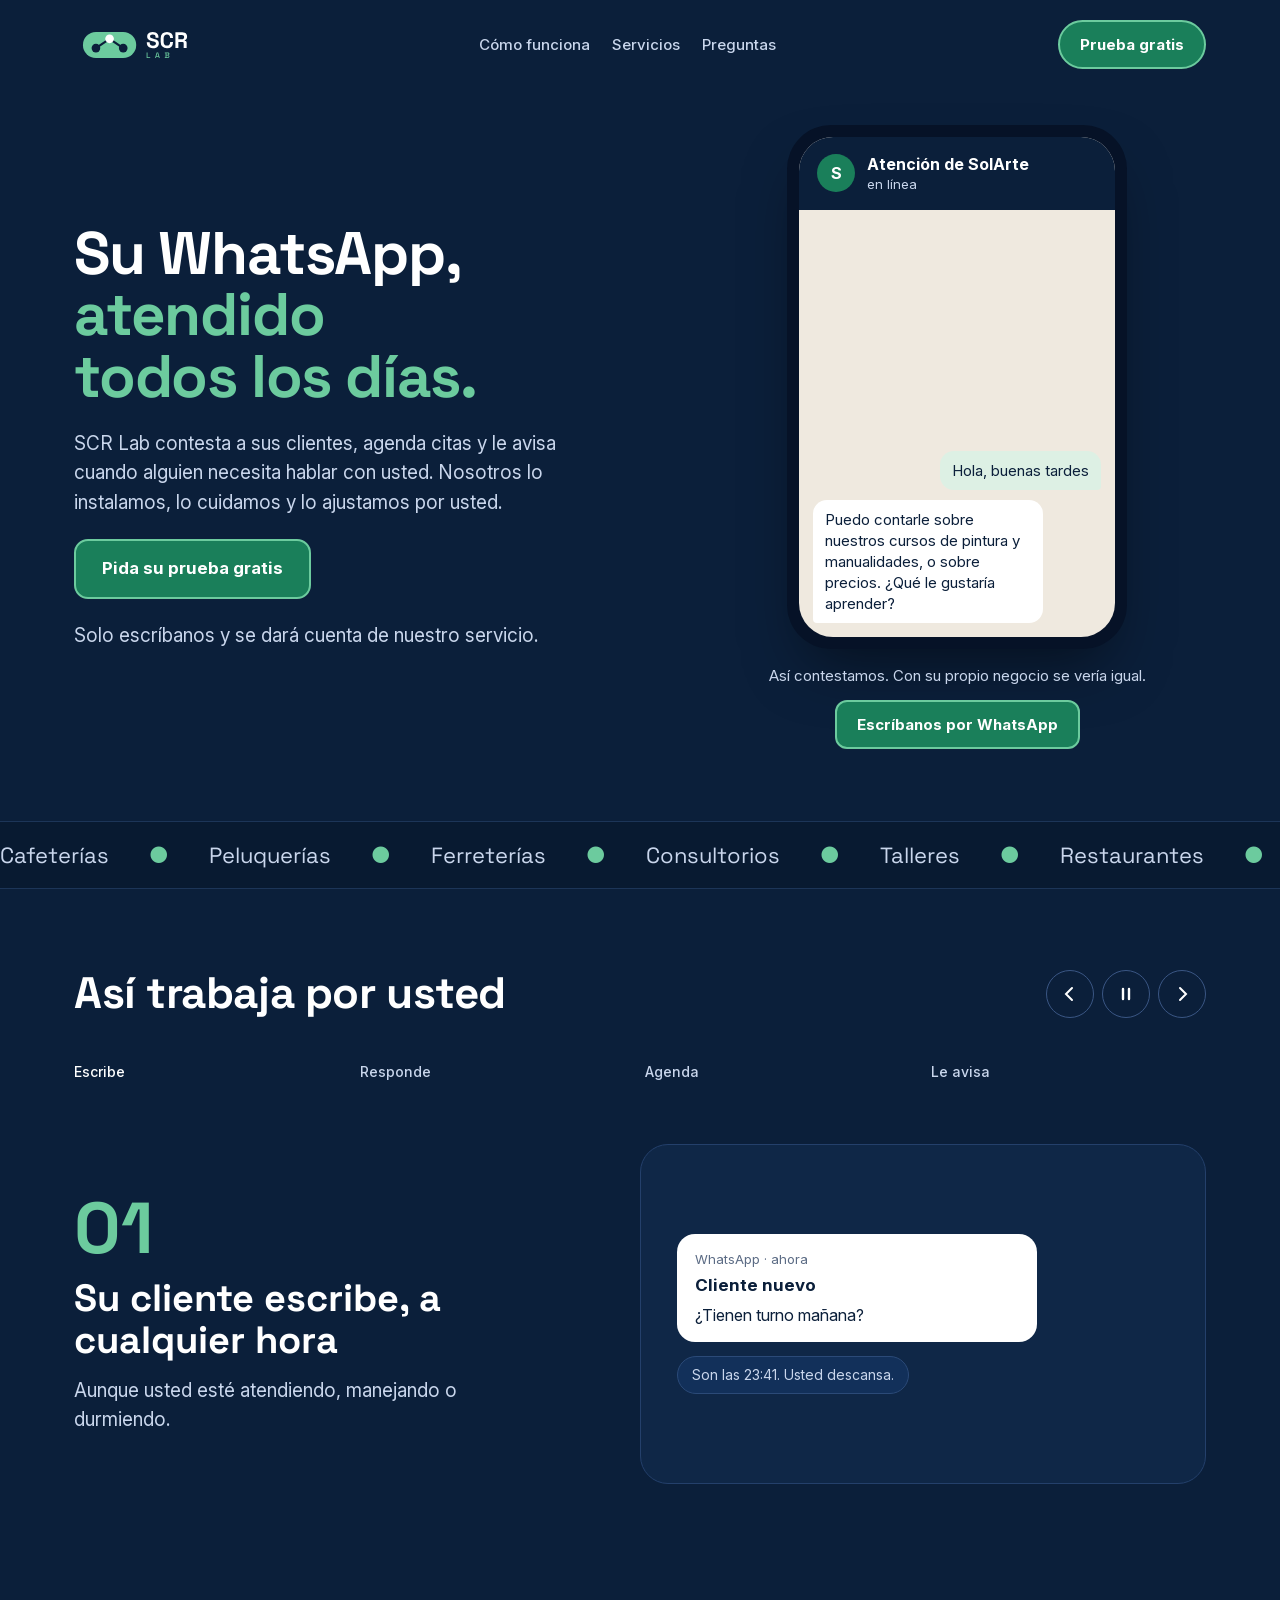
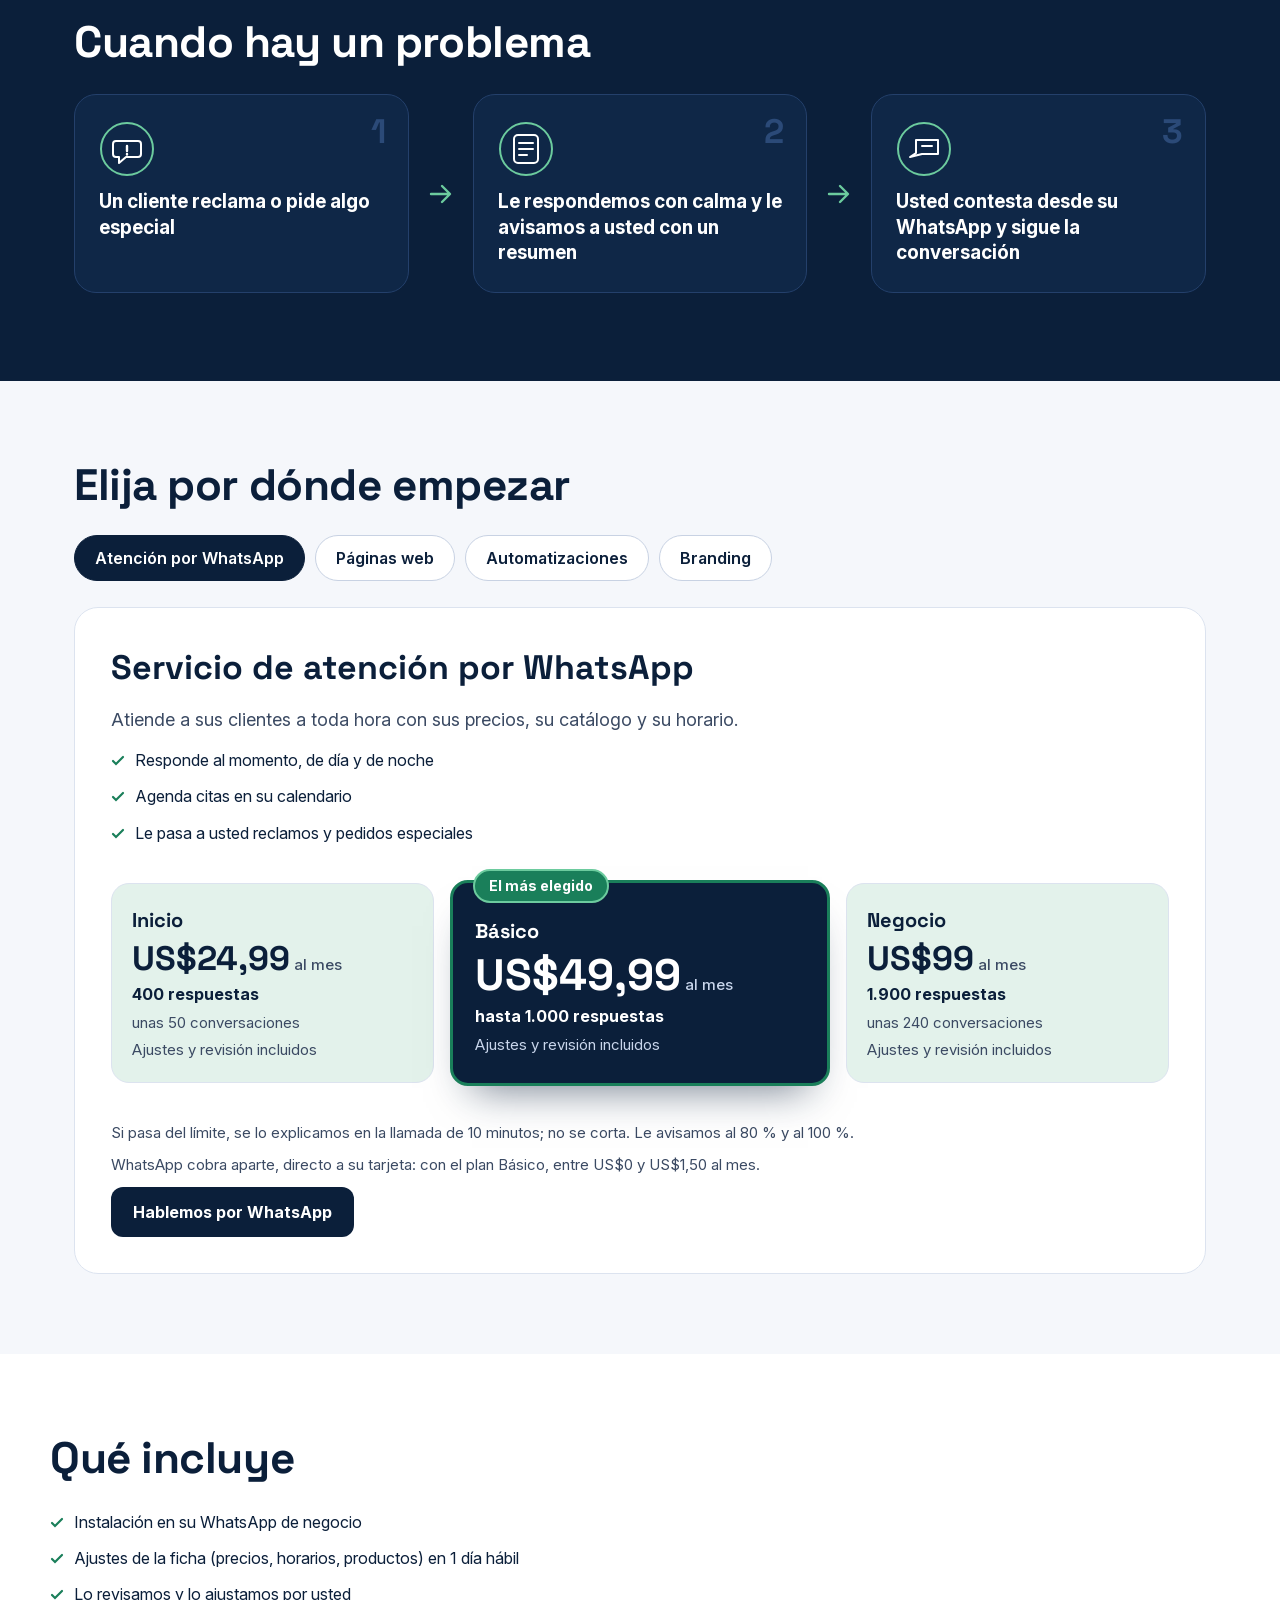
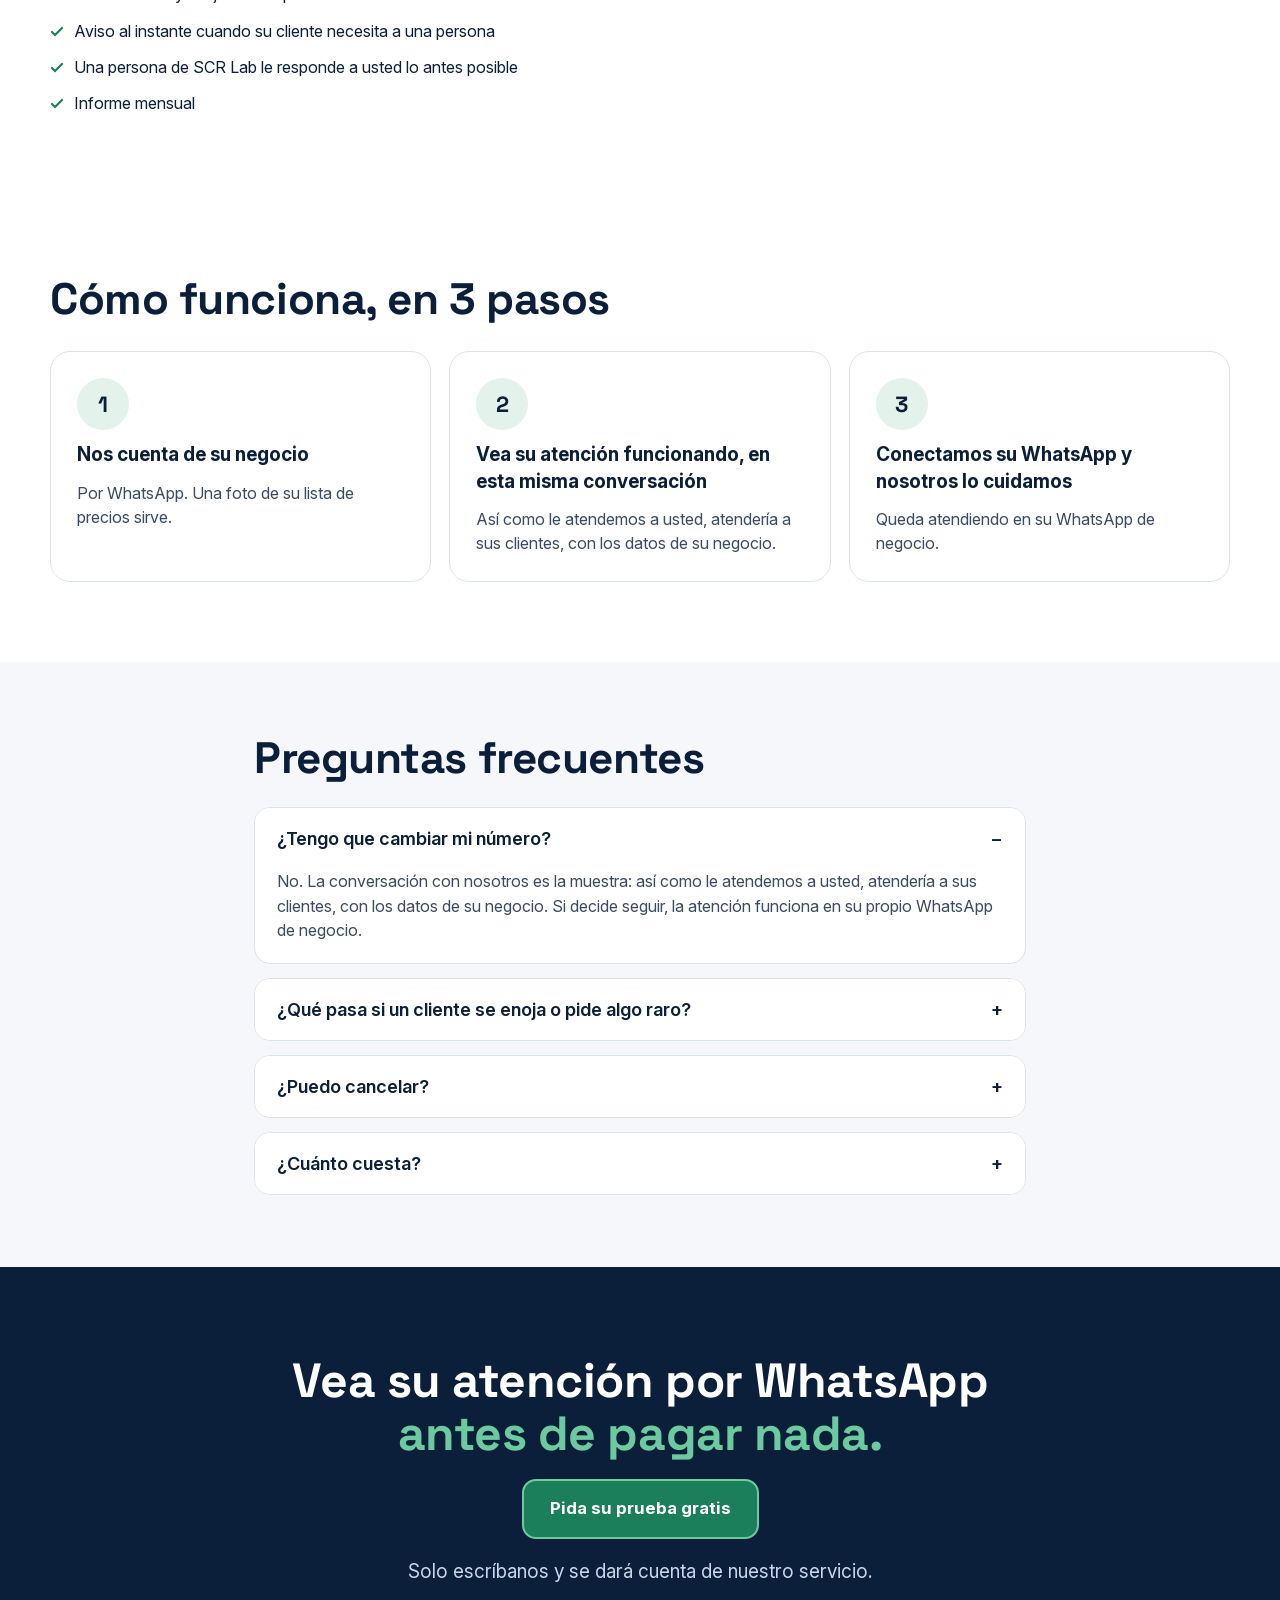
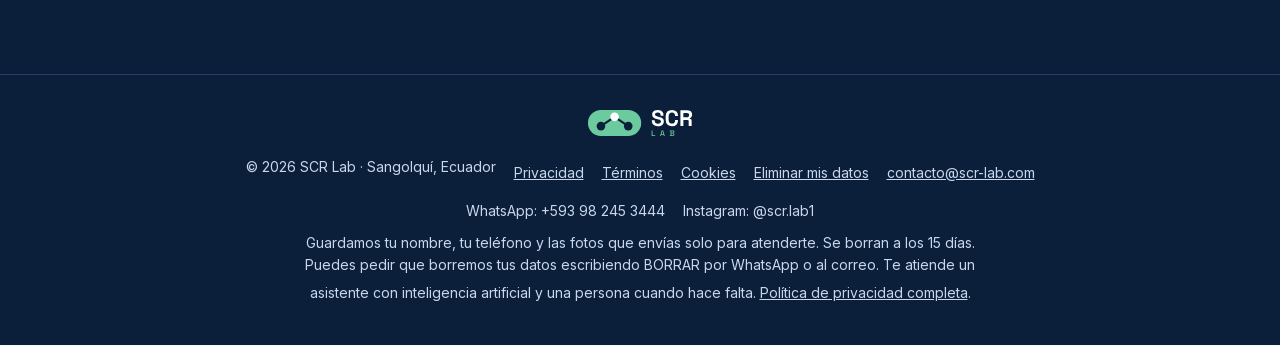
==== commit ce963ff0: "Revert "v2.12 HD: las tres tarjetas de plan dicen 'hasta N respuestas' y sin la linea de conversacio" ====
--- a/index.html
+++ b/index.html
@@ -210,7 +210,8 @@
           
           <h3 class="plan-n">Inicio</h3>
           <span class="plan-pr">US$24,99<small> al mes</small></span>
-          <span class="plan-r">hasta 400 respuestas</span>
+          <span class="plan-r">400 respuestas</span>
+          <span class="plan-c">unas 50 conversaciones</span>
           <span class="plan-i">Ajustes y revisión incluidos</span>
         </div>
         <div class="plan plan-top">
@@ -224,7 +225,8 @@
           
           <h3 class="plan-n">Negocio</h3>
           <span class="plan-pr">US$99<small> al mes</small></span>
-          <span class="plan-r">hasta 1.900 respuestas</span>
+          <span class="plan-r">1.900 respuestas</span>
+          <span class="plan-c">unas 240 conversaciones</span>
           <span class="plan-i">Ajustes y revisión incluidos</span>
         </div>
       </div>
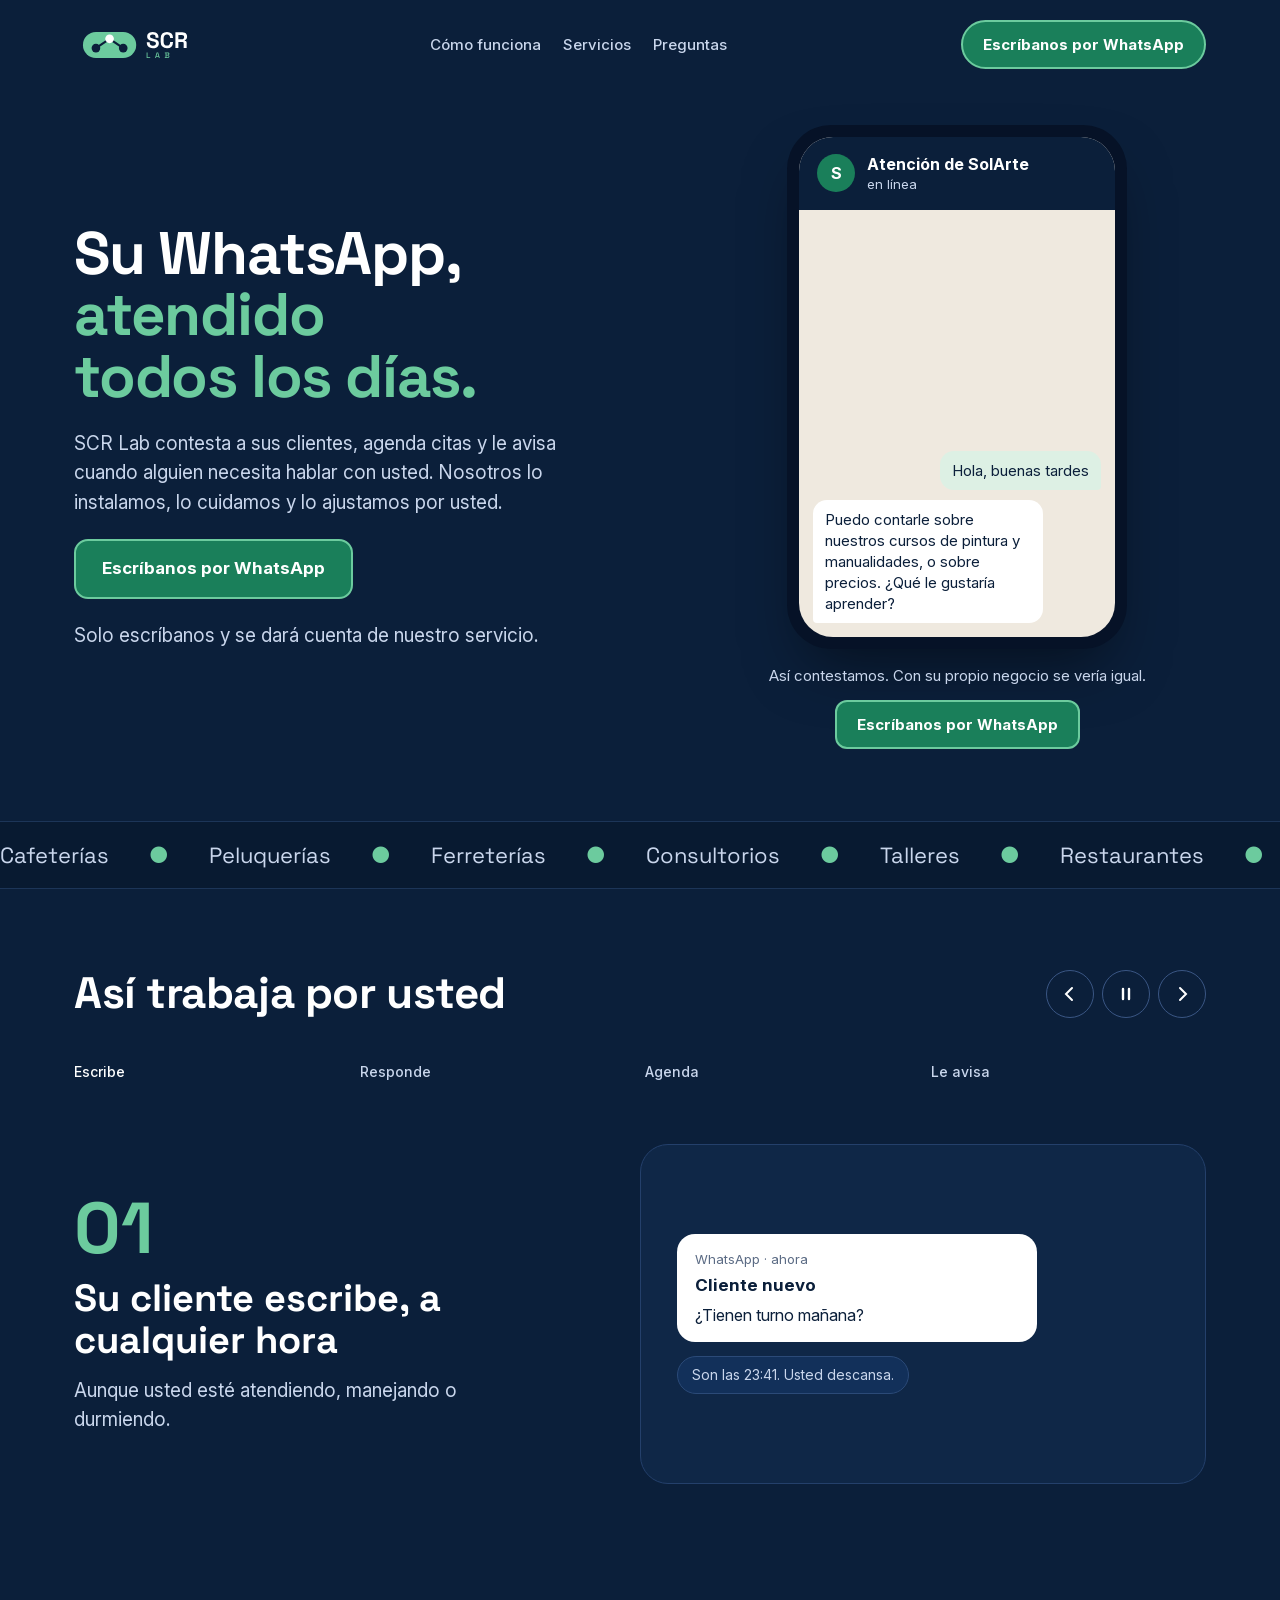
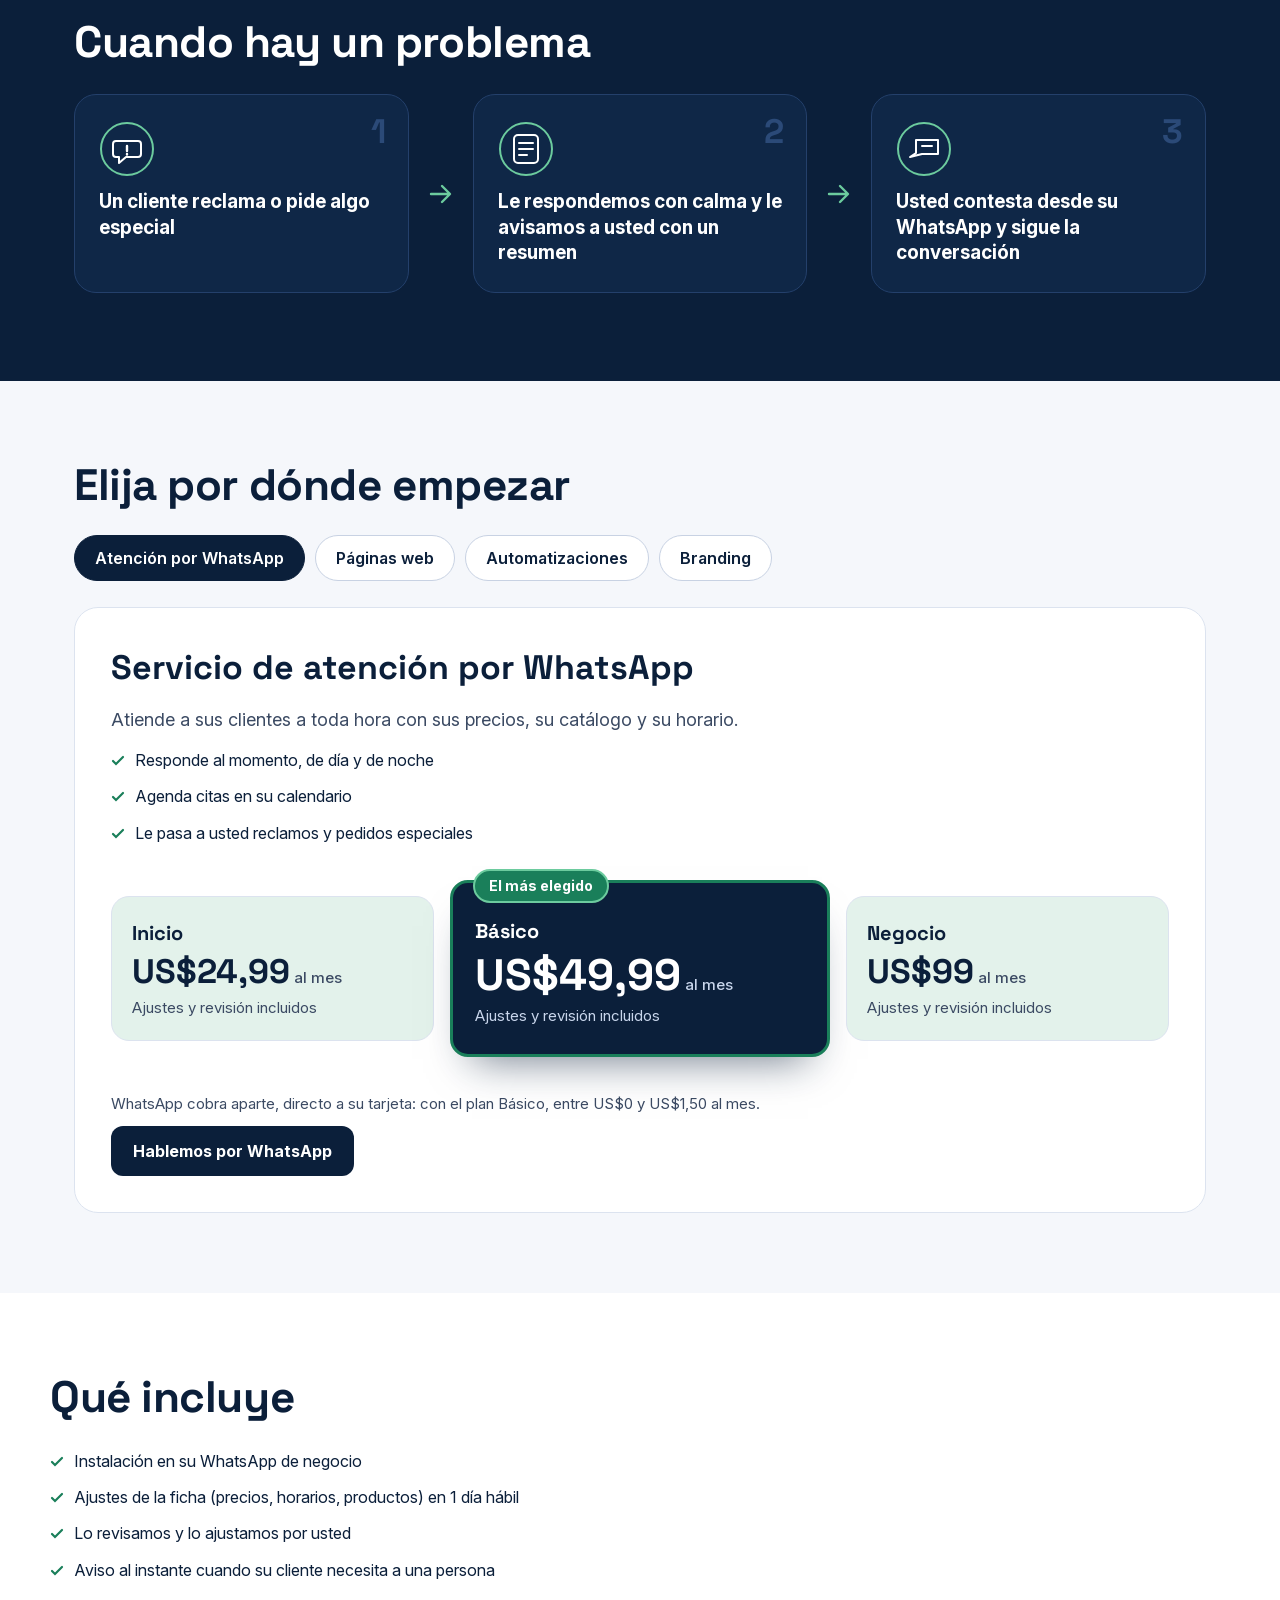
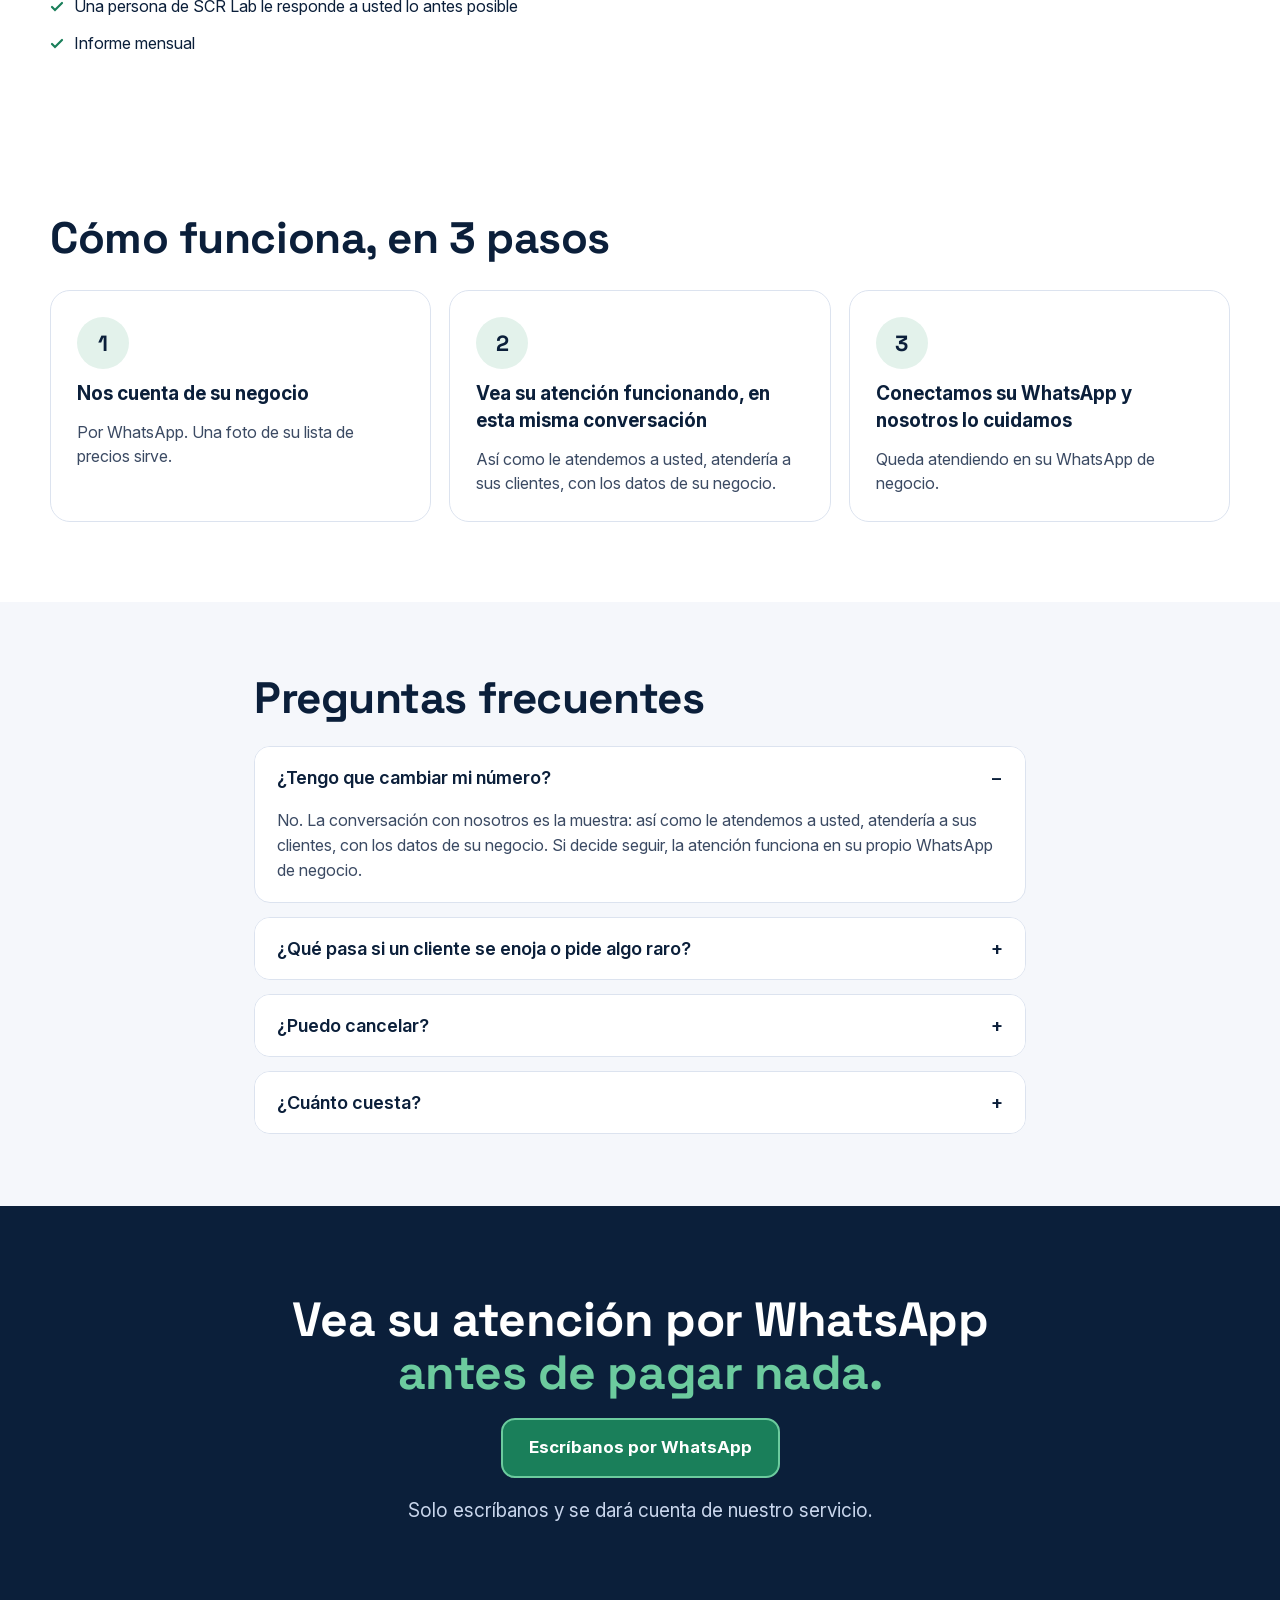
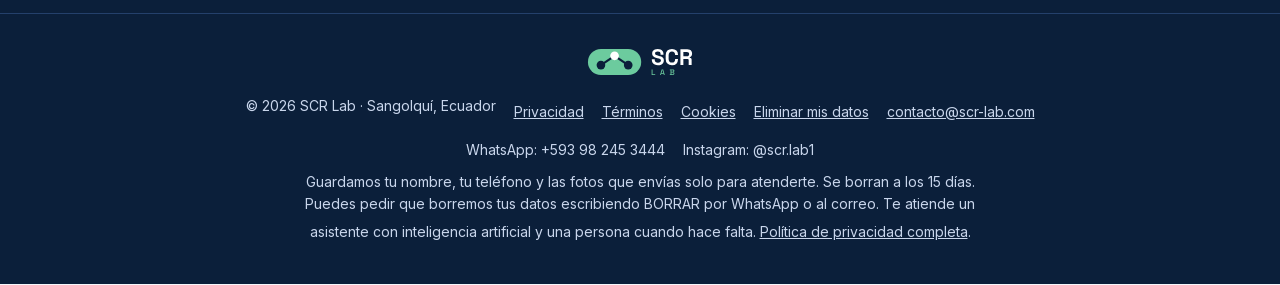
==== commit c85f01e8: "v2.13 HD: la web sin cantidades de respuestas ni conversaciones; botones "Escribanos por WhatsApp" y" ====
--- a/index.html
+++ b/index.html
@@ -20,7 +20,7 @@
       <a href="#servicios">Servicios</a>
       <a href="#preguntas">Preguntas</a>
     </nav>
-    <a class="btn btn-pill" href="#" data-wa="Hola, quiero la prueba gratis" hidden>Prueba gratis</a>
+    <a class="btn btn-pill" href="#" data-wa="Hola, quiero saber más" hidden>Escríbanos por WhatsApp</a>
   </header>
 
   <main>
@@ -29,7 +29,7 @@
       <h1>Su WhatsApp, <span class="luz">atendido todos los días.</span></h1>
       <p class="lead">SCR Lab contesta a sus clientes, agenda citas y le avisa cuando alguien necesita hablar con usted. Nosotros lo instalamos, lo cuidamos y lo ajustamos por usted.</p>
       <div class="hero-cta">
-        <a class="btn btn-grande" href="#" data-wa="Hola, quiero la prueba gratis" hidden>Pida su prueba gratis</a>
+        <a class="btn btn-grande" href="#" data-wa="Hola, quiero saber más" hidden>Escríbanos por WhatsApp</a>
       </div>
       <p class="lead">Solo escríbanos y se dará cuenta de nuestro servicio.</p>
     </div>
@@ -63,7 +63,7 @@
       <div class="demo-pie" id="demo-pie">
         <p id="demo-pie-txt"></p>
         <div class="demo-pie-bt">
-          <a class="btn" href="#" data-wa="Hola, quiero la prueba gratis" hidden>Escr&iacute;banos por WhatsApp</a>
+          <a class="btn" href="#" data-wa="Hola, quiero saber más" hidden>Escr&iacute;banos por WhatsApp</a>
           <button type="button" class="btn-sec" id="reiniciar" hidden>Empezar de nuevo</button>
         </div>
       </div>
@@ -210,28 +210,22 @@
           
           <h3 class="plan-n">Inicio</h3>
           <span class="plan-pr">US$24,99<small> al mes</small></span>
-          <span class="plan-r">400 respuestas</span>
-          <span class="plan-c">unas 50 conversaciones</span>
           <span class="plan-i">Ajustes y revisión incluidos</span>
         </div>
         <div class="plan plan-top">
           <span class="plan-marca">El más elegido</span>
           <h3 class="plan-n">Básico</h3>
           <span class="plan-pr">US$49,99<small> al mes</small></span>
-          <span class="plan-r">hasta 1.000 respuestas</span>
           <span class="plan-i">Ajustes y revisión incluidos</span>
         </div>
         <div class="plan">
           
           <h3 class="plan-n">Negocio</h3>
           <span class="plan-pr">US$99<small> al mes</small></span>
-          <span class="plan-r">1.900 respuestas</span>
-          <span class="plan-c">unas 240 conversaciones</span>
           <span class="plan-i">Ajustes y revisión incluidos</span>
         </div>
       </div>
       <div class="planes-pie">
-        <p>Si pasa del límite, se lo explicamos en la llamada de 10 minutos; no se corta. Le avisamos al 80&nbsp;% y al 100&nbsp;%.</p>
         <p>WhatsApp cobra aparte, directo a su tarjeta: con el plan B&aacute;sico, entre US$0 y US$1,50 al mes.</p>
         <a class="btn-osc" href="#" data-wa="Hola, quiero saber más" hidden>Hablemos por WhatsApp</a>
       </div>
@@ -250,7 +244,7 @@
       <div class="panel-precio">
         <span class="precio">A medida</span>
         <span class="nota-p">Lo vemos en una llamada de 10 minutos</span>
-        <a class="btn-osc" href="#" data-wa="Hola, quiero saber más" hidden>Hablemos por WhatsApp</a>
+        <a class="btn-osc" href="#" data-wa="Hola, quiero cotizar mi proyecto" hidden>Cotice su proyecto</a>
       </div>
     </div>
 
@@ -267,7 +261,7 @@
       <div class="panel-precio">
         <span class="precio">A medida</span>
         <span class="nota-p">Lo vemos en una llamada de 10 minutos</span>
-        <a class="btn-osc" href="#" data-wa="Hola, quiero saber más" hidden>Hablemos por WhatsApp</a>
+        <a class="btn-osc" href="#" data-wa="Hola, quiero cotizar mi proyecto" hidden>Cotice su proyecto</a>
       </div>
     </div>
 
@@ -342,7 +336,7 @@
     </div>
     <div class="faq-item">
       <h3><button type="button" class="faq-q" id="q-3" aria-expanded="false" aria-controls="a-3"><span>¿Cuánto cuesta?</span><span class="signo" aria-hidden="true">+</span></button></h3>
-      <p class="faq-a b-entra" id="a-3" role="region" aria-labelledby="q-3" hidden>El plan Básico cuesta US$49,99 al mes, con la configuración incluida y hasta 1.000 respuestas. También hay Inicio (US$24,99) y Negocio (US$99) según el movimiento de su negocio. La llamada es gratis.</p>
+      <p class="faq-a b-entra" id="a-3" role="region" aria-labelledby="q-3" hidden>El plan Básico cuesta US$49,99 al mes, con la configuración incluida. También hay Inicio (US$24,99) y Negocio (US$99) según el movimiento de su negocio. La llamada es gratis.</p>
     </div>
   </section>
 </div>
@@ -350,7 +344,7 @@
 <section class="cierre">
   <div class="cierre-in">
     <h2 class="revela">Vea su atención por WhatsApp <span class="luz">antes de pagar nada.</span></h2>
-    <a class="btn btn-grande" href="#" data-wa="Hola, quiero la prueba gratis" hidden>Pida su prueba gratis</a>
+    <a class="btn btn-grande" href="#" data-wa="Hola, quiero saber más" hidden>Escríbanos por WhatsApp</a>
     <p class="lead">Solo escríbanos y se dará cuenta de nuestro servicio.</p>
   </div>
 </section>
